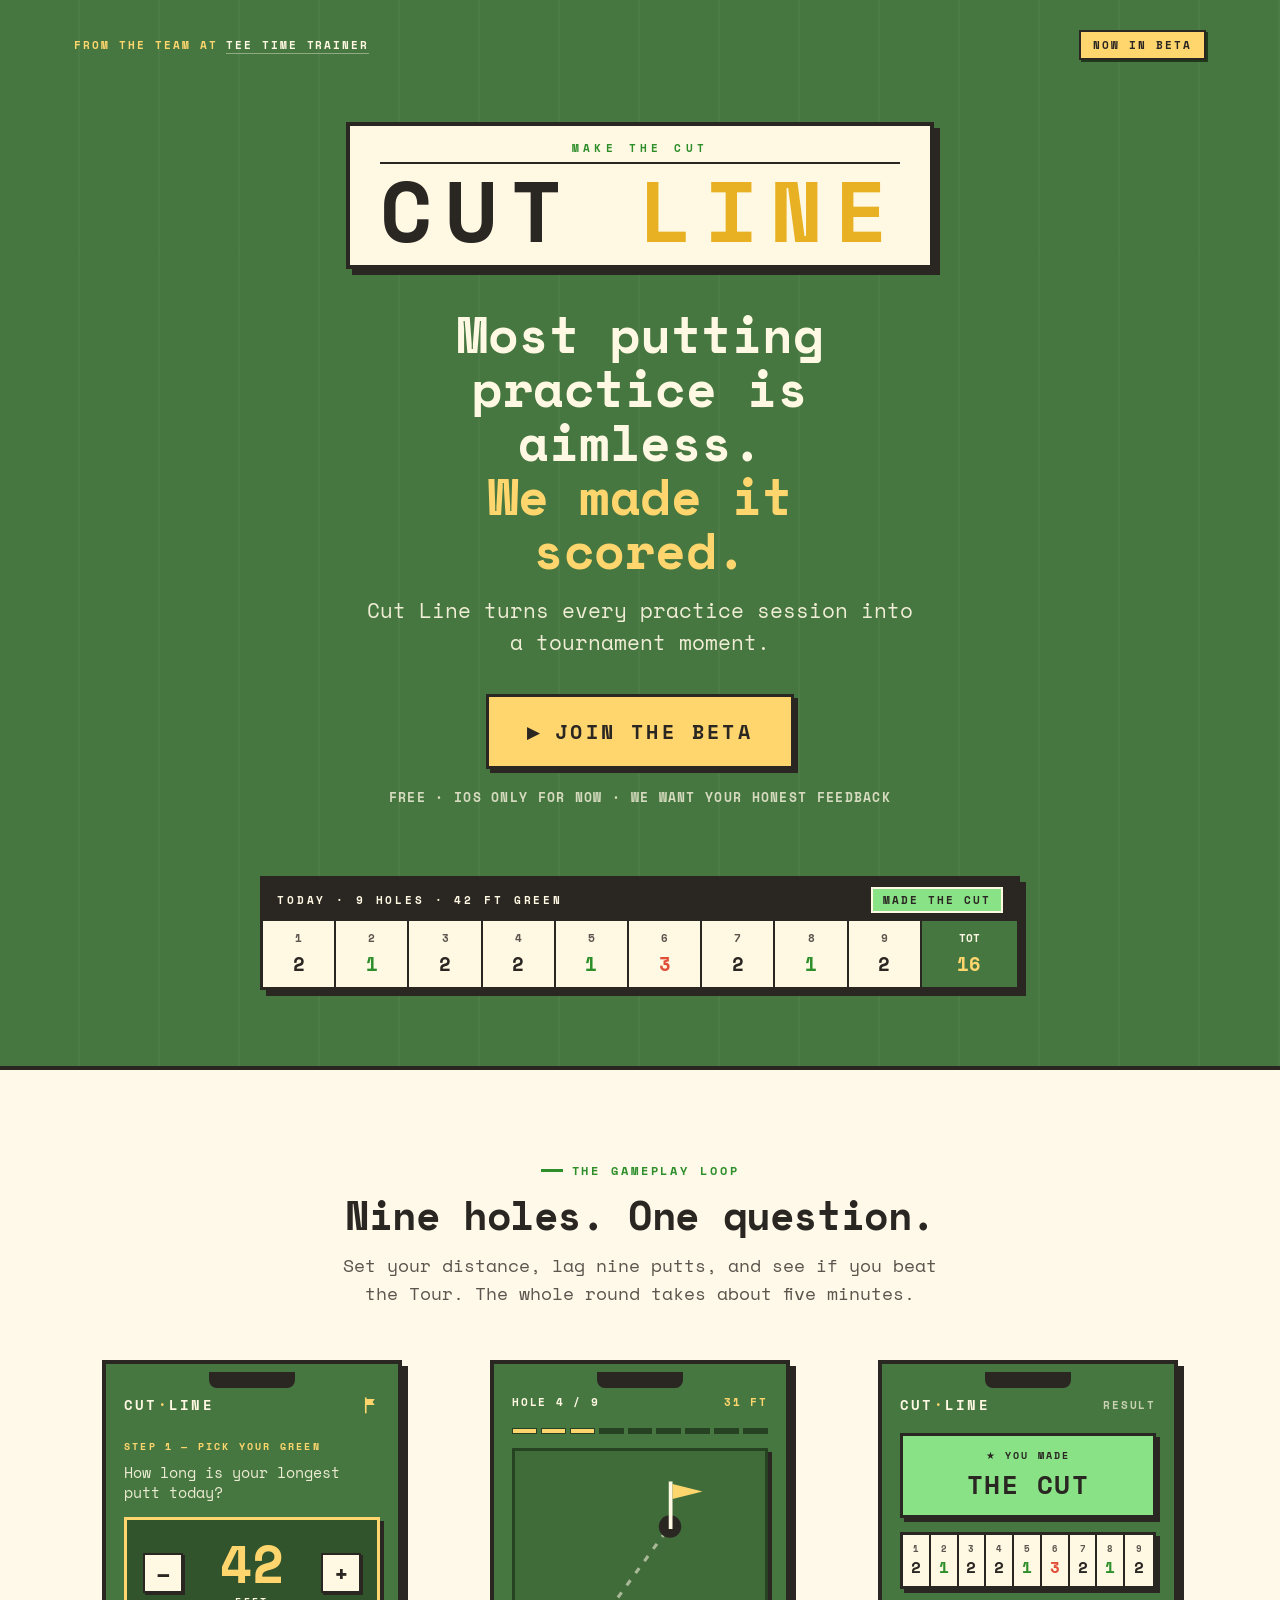
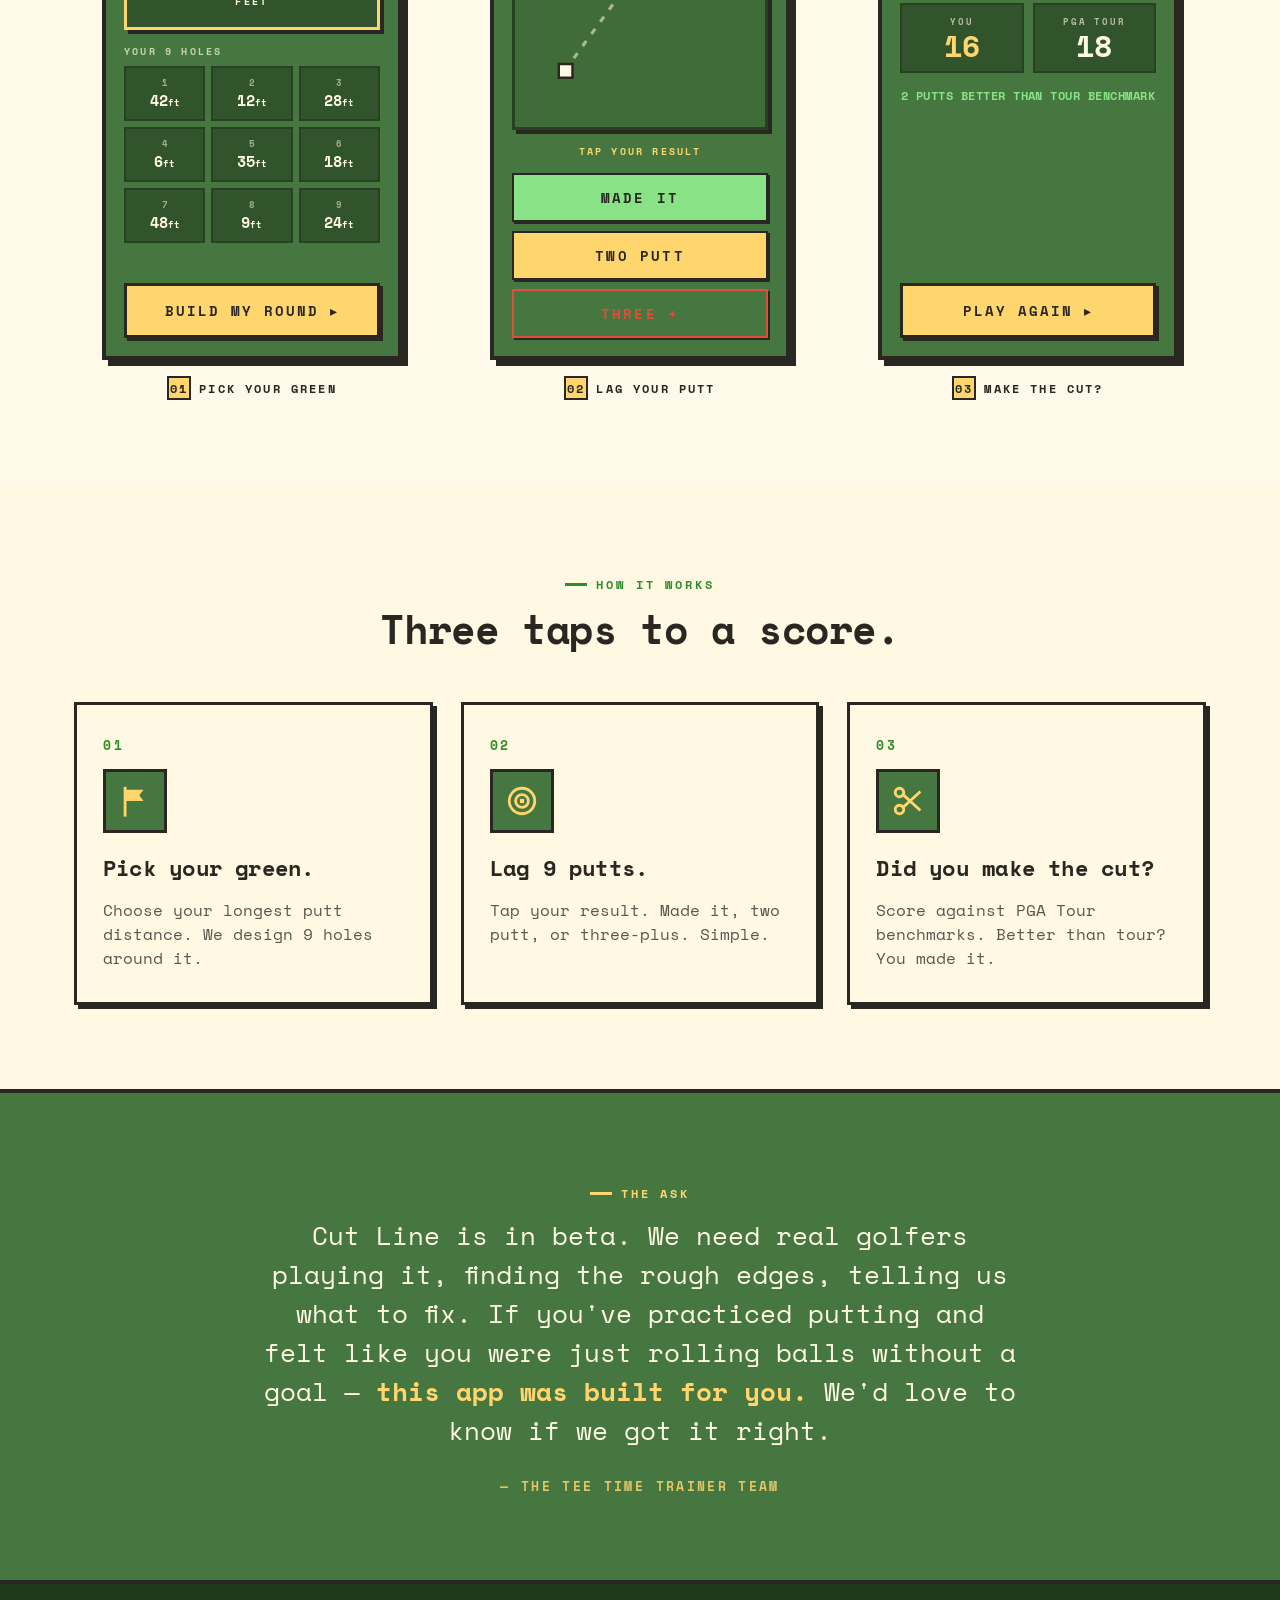
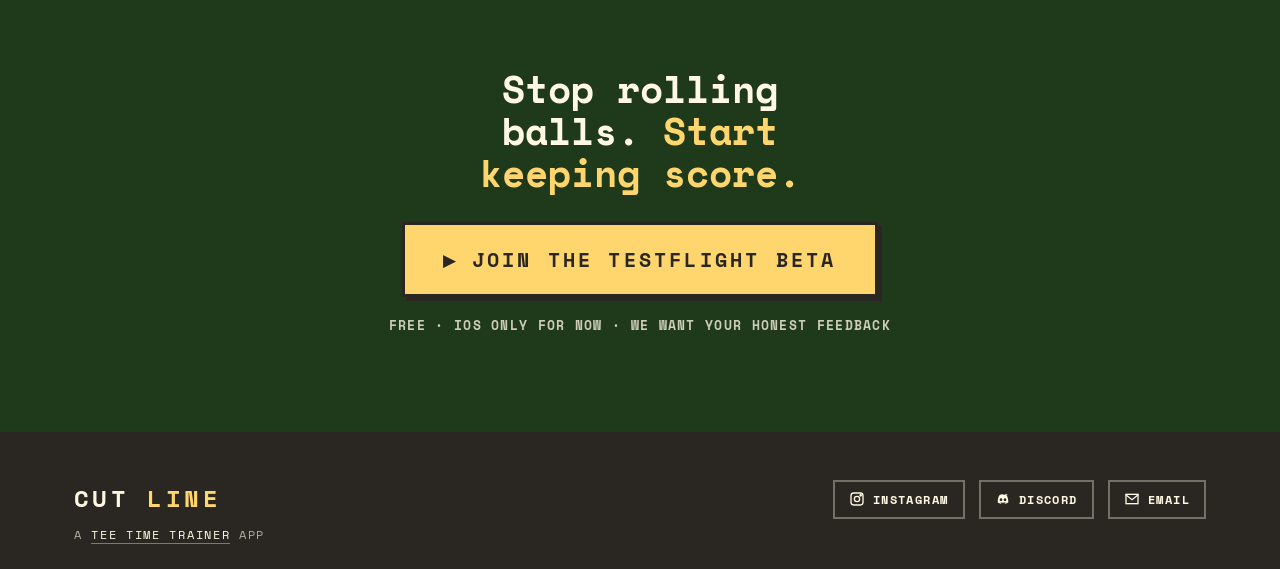
==== index.html @ 58b25601 "feat: Cut Line beta landing page for GitHub Pages Static export of the Cut Line putting-practice lan" ====
<!DOCTYPE html>
<html lang="en">
<head>
  <meta charset="UTF-8" />
  <meta name="viewport" content="width=device-width, initial-scale=1.0" />
  <meta name="robots" content="noindex" />
  <title>Tee Time Trainer — Web</title>
  <meta http-equiv="refresh" content="0; url=./cutline/" />
  <link rel="canonical" href="./cutline/" />
</head>
<body>
  <p>Redirecting to <a href="./cutline/">Cut Line</a>…</p>
</body>
</html>
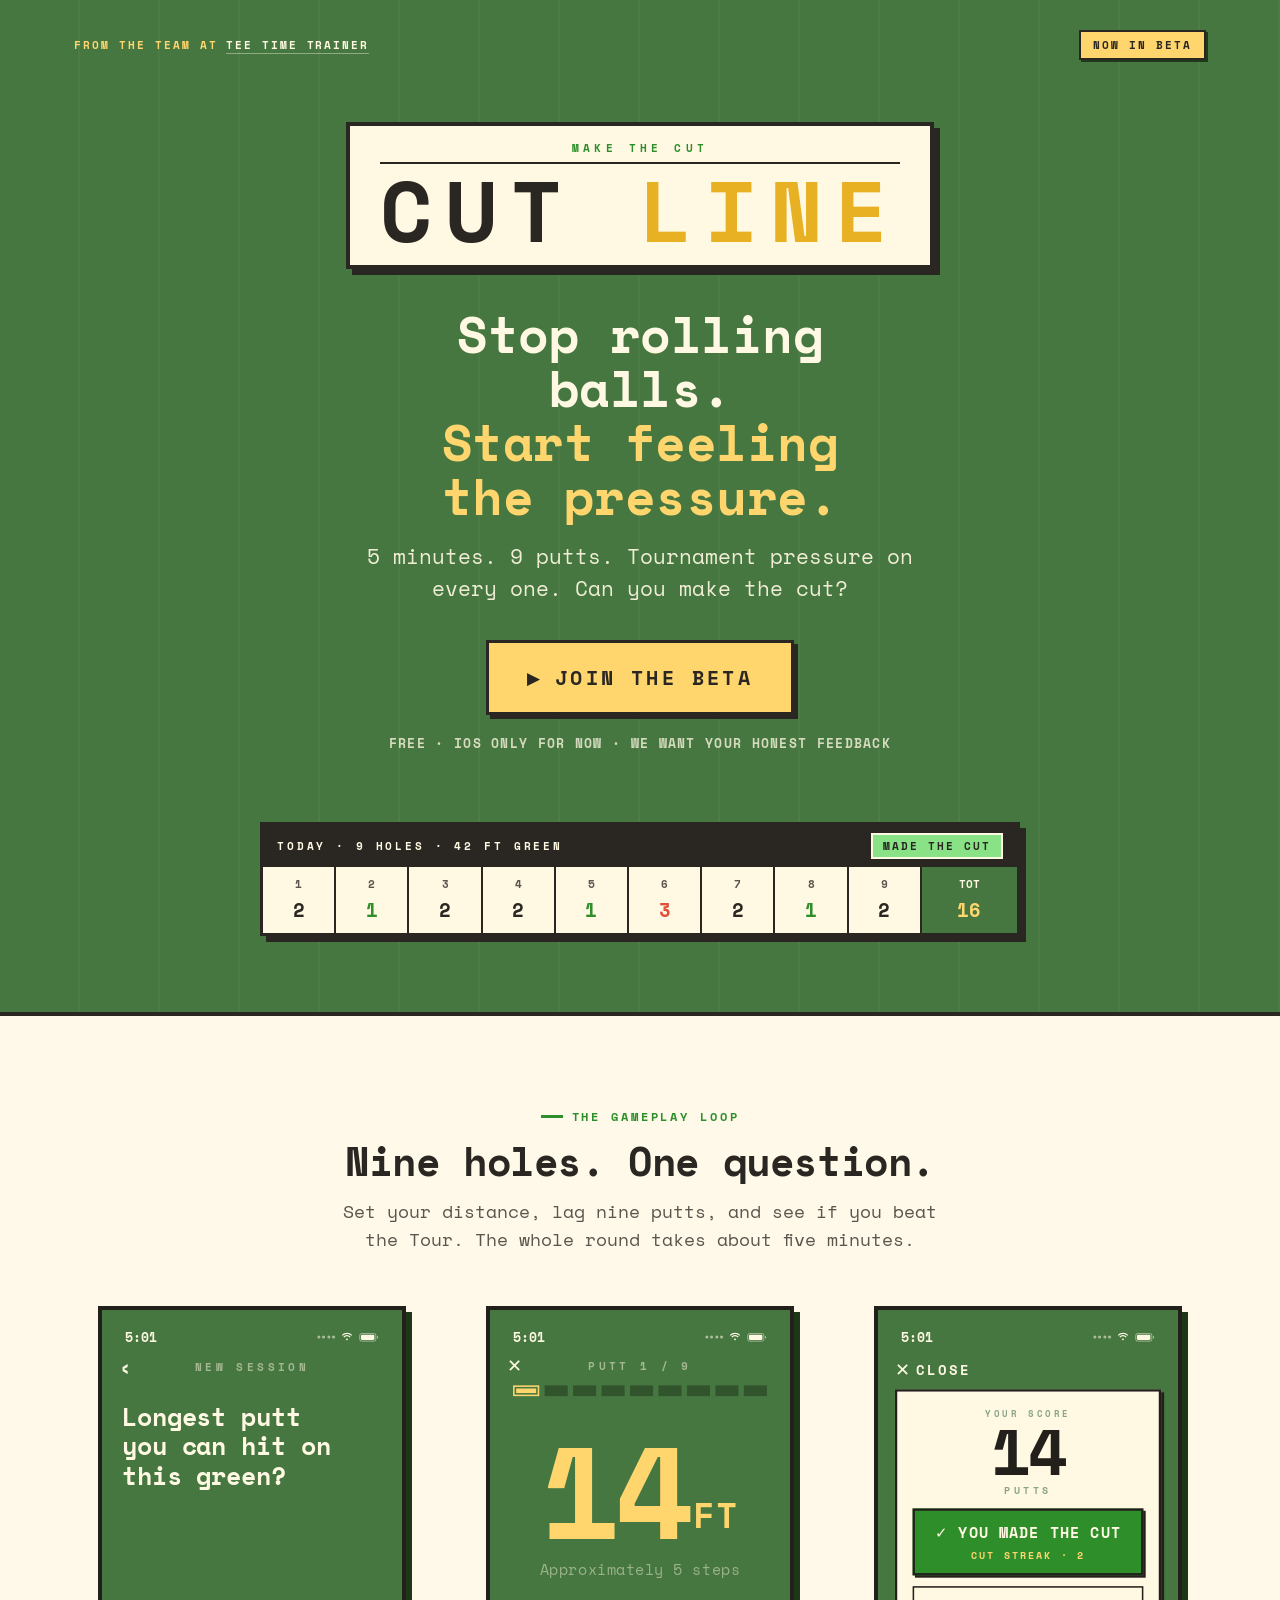
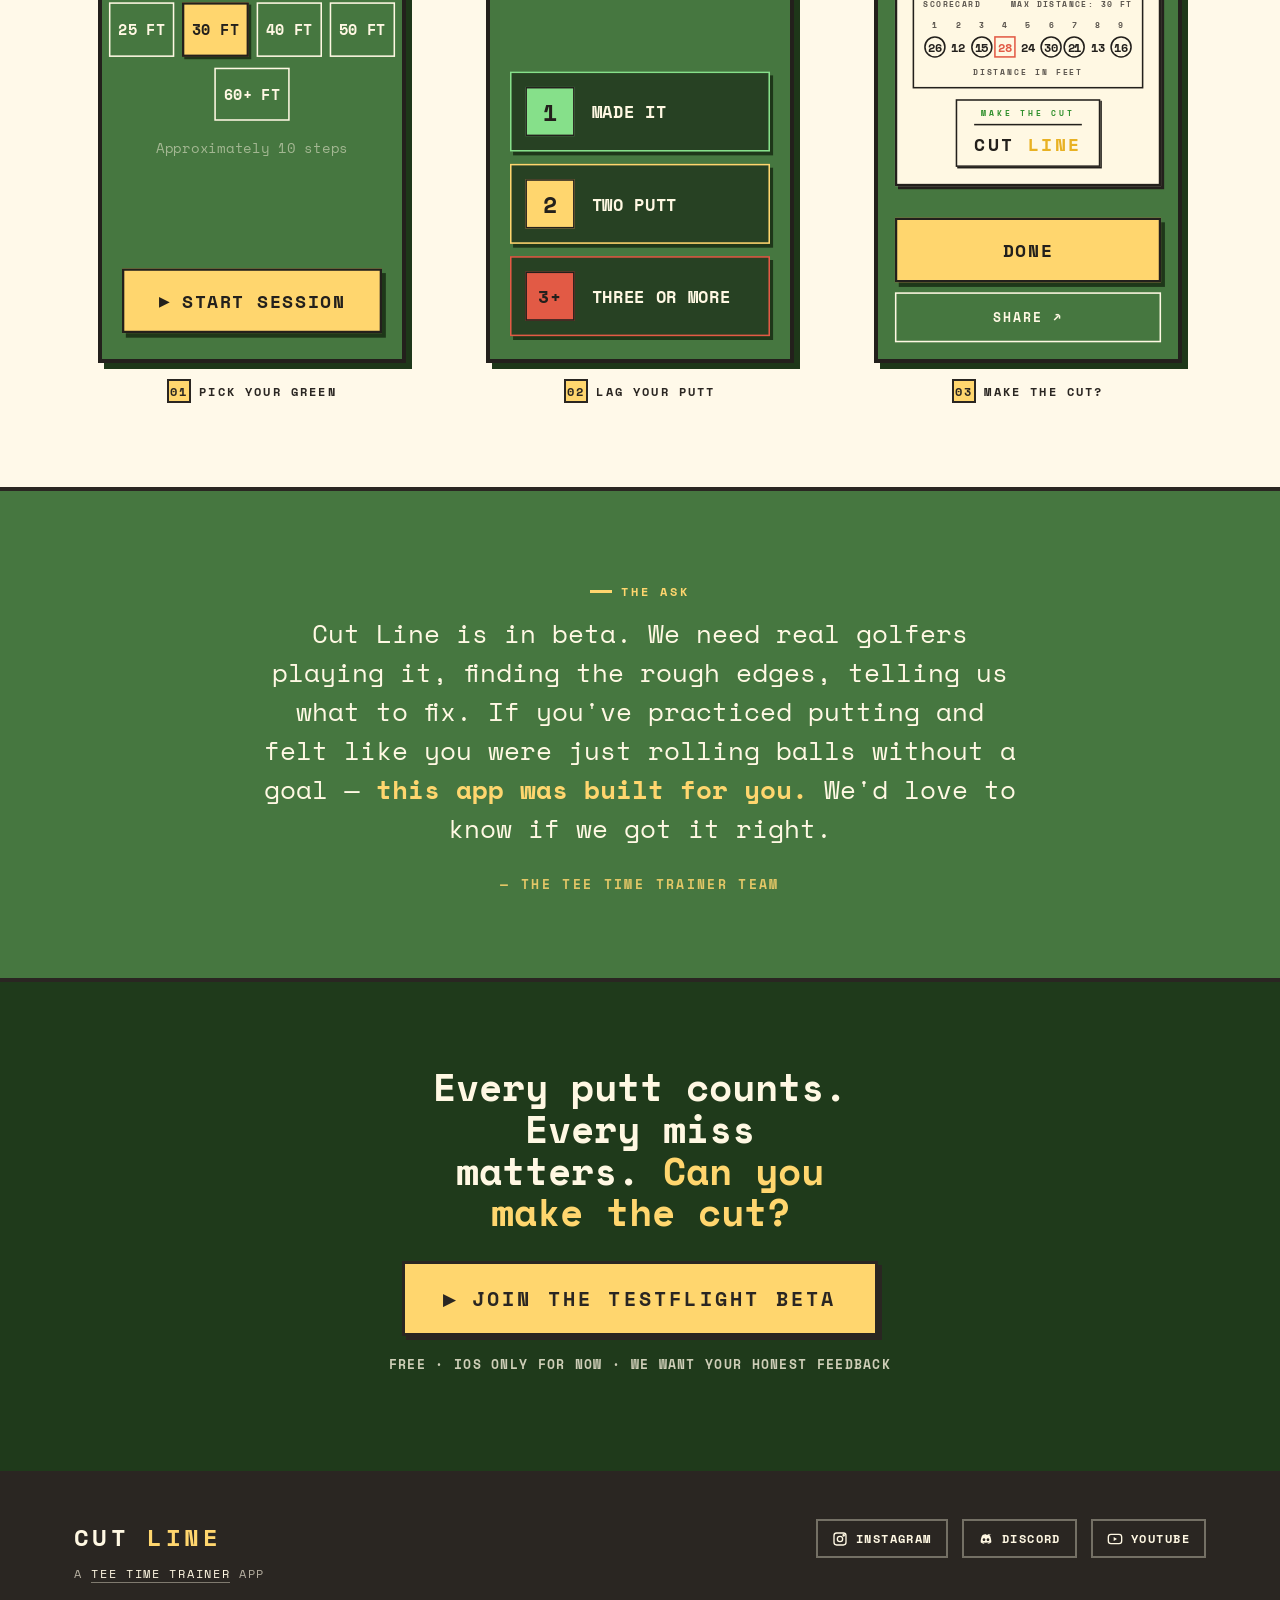
==== commit b6ec8cfd: "feat: SEO + social share image (hero) for WhatsApp/OG Add Open Graph + Twitter Card tags with absolu" ====
--- a/index.html
+++ b/index.html
@@ -4,9 +4,21 @@
   <meta charset="UTF-8" />
   <meta name="viewport" content="width=device-width, initial-scale=1.0" />
   <meta name="robots" content="noindex" />
-  <title>Tee Time Trainer — Web</title>
+  <title>Cut Line — Stop rolling balls. Start feeling the pressure.</title>
   <meta http-equiv="refresh" content="0; url=./cutline/" />
-  <link rel="canonical" href="./cutline/" />
+  <link rel="canonical" href="https://fellipebrito.github.io/ttt-web/cutline/" />
+
+  <!-- Open Graph fallback if the bare URL is shared -->
+  <meta property="og:type" content="website" />
+  <meta property="og:site_name" content="Cut Line" />
+  <meta property="og:title" content="Cut Line — Stop rolling balls. Start feeling the pressure." />
+  <meta property="og:description" content="5 minutes. 9 putts. Tournament pressure on every one. A putting game from the Tee Time Trainer team — now in beta on TestFlight." />
+  <meta property="og:url" content="https://fellipebrito.github.io/ttt-web/cutline/" />
+  <meta property="og:image" content="https://fellipebrito.github.io/ttt-web/cutline/og-cutline.png" />
+  <meta property="og:image:width" content="1200" />
+  <meta property="og:image:height" content="630" />
+  <meta name="twitter:card" content="summary_large_image" />
+  <meta name="twitter:image" content="https://fellipebrito.github.io/ttt-web/cutline/og-cutline.png" />
 </head>
 <body>
   <p>Redirecting to <a href="./cutline/">Cut Line</a>…</p>
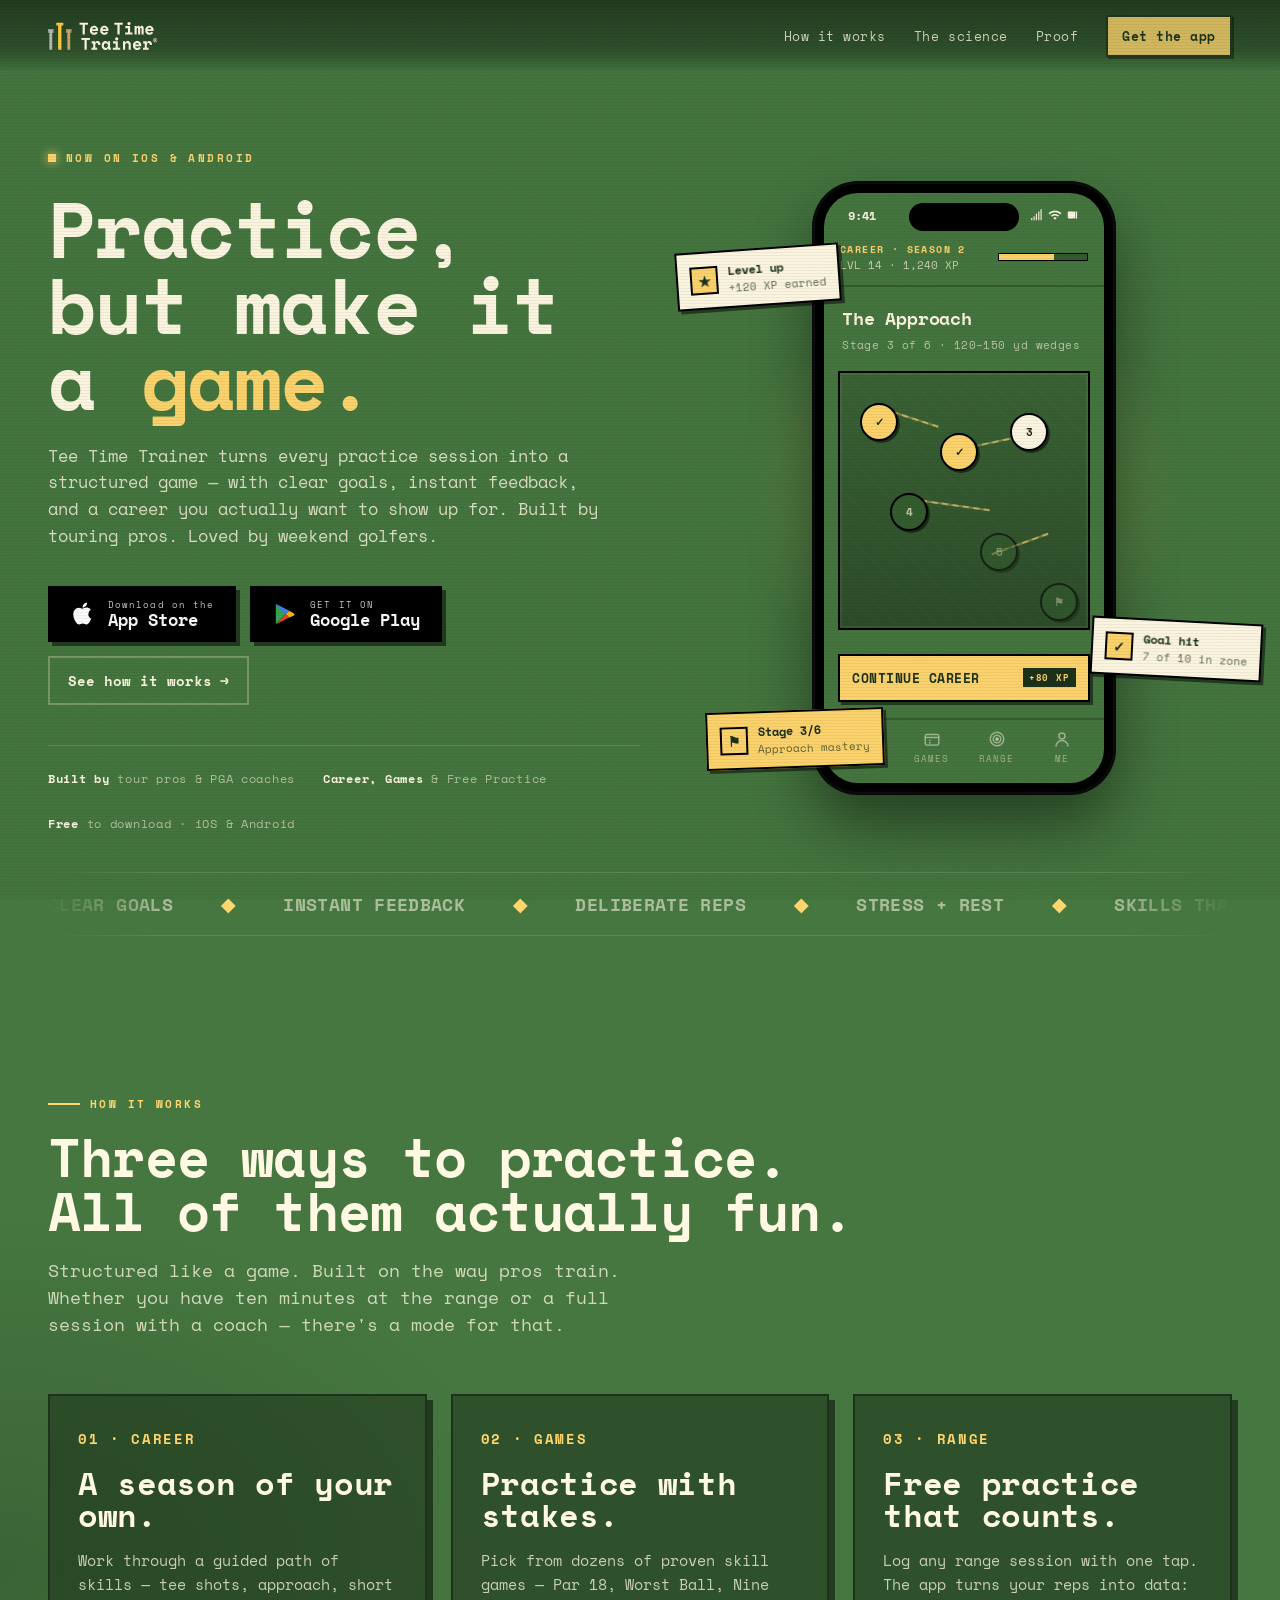
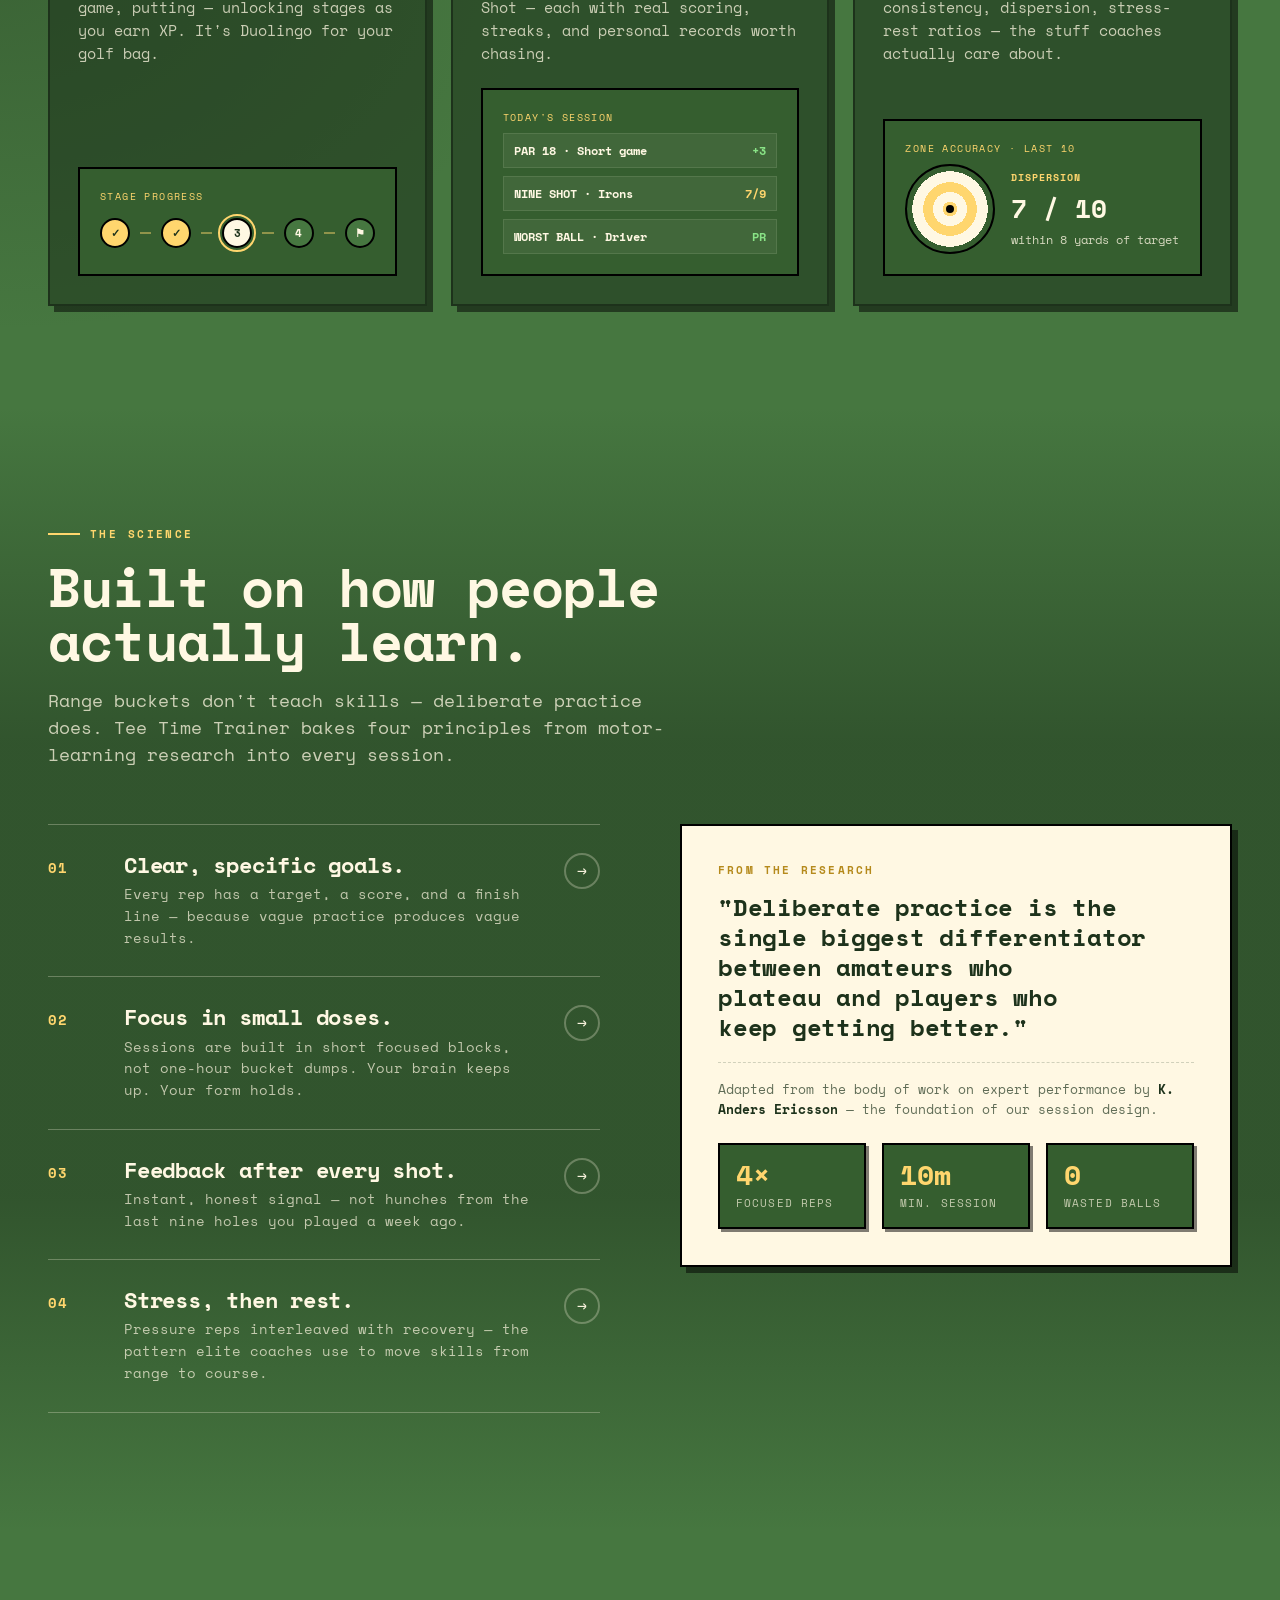
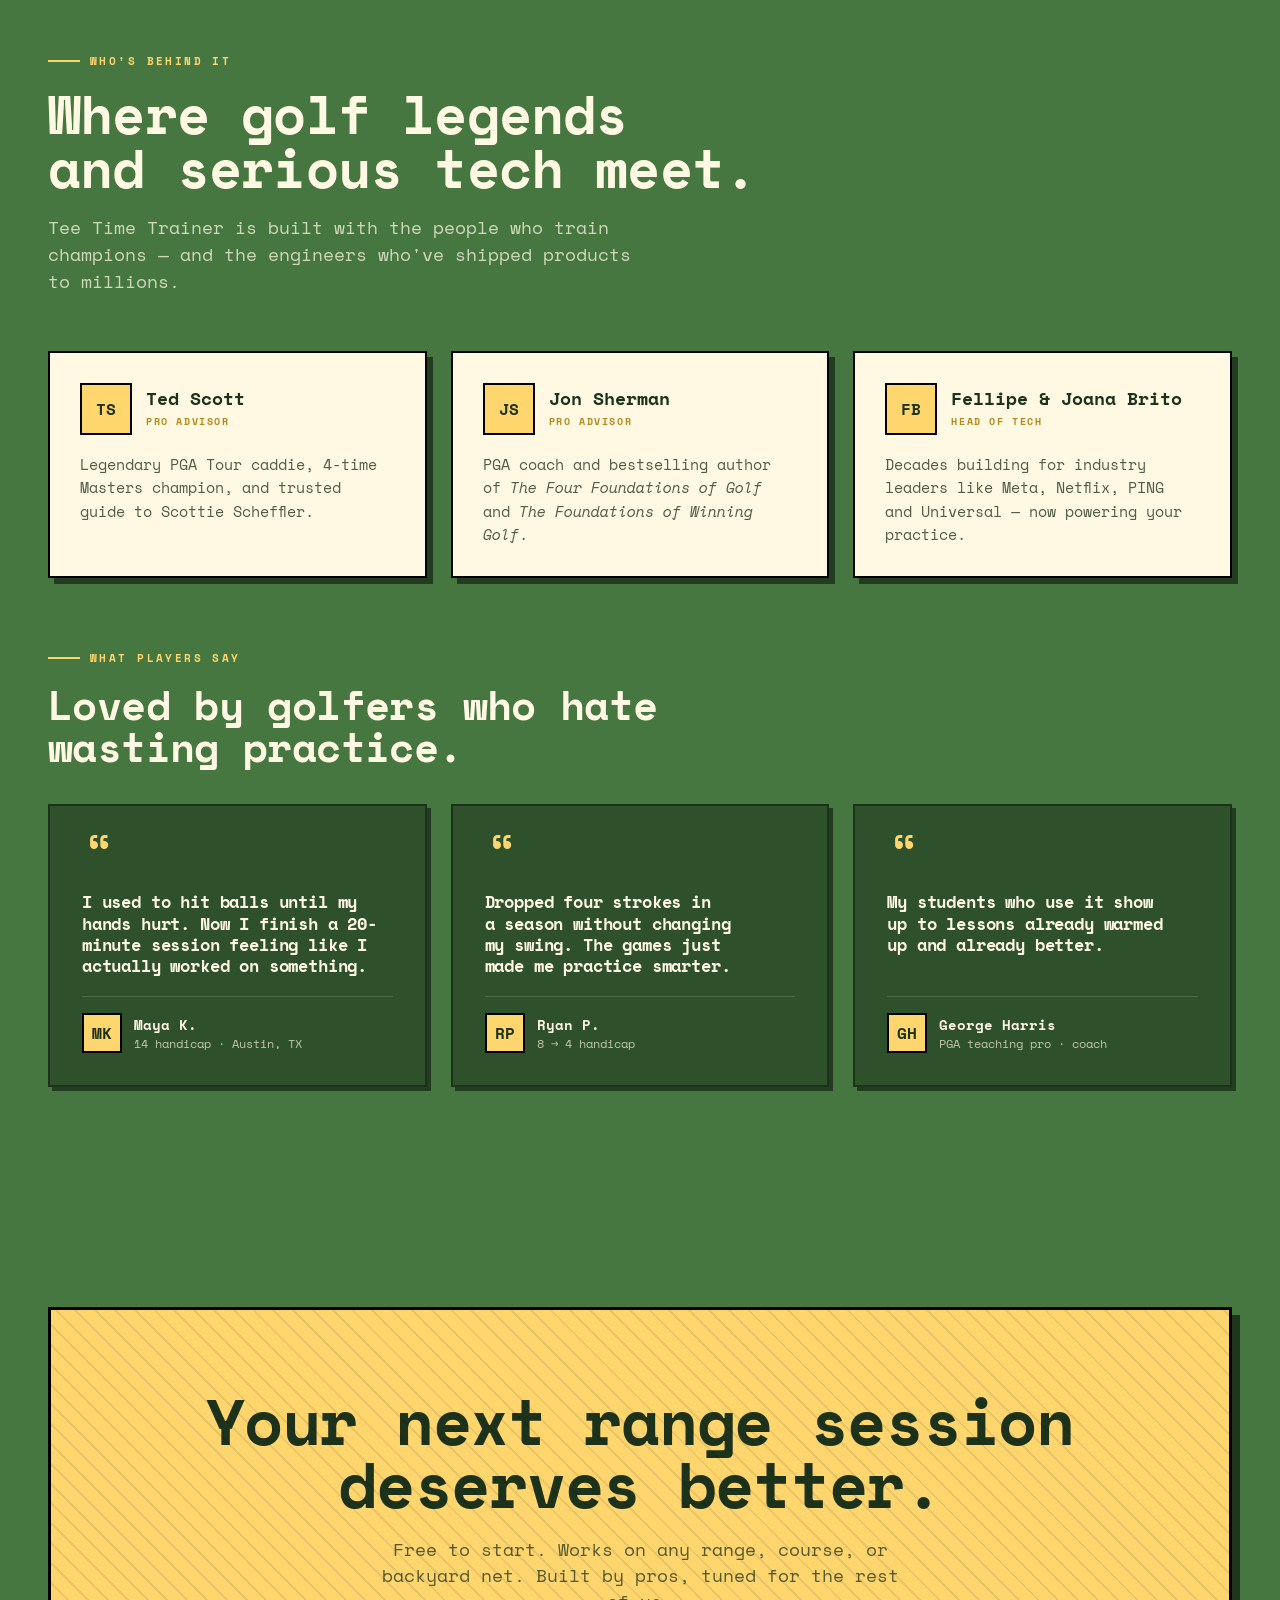
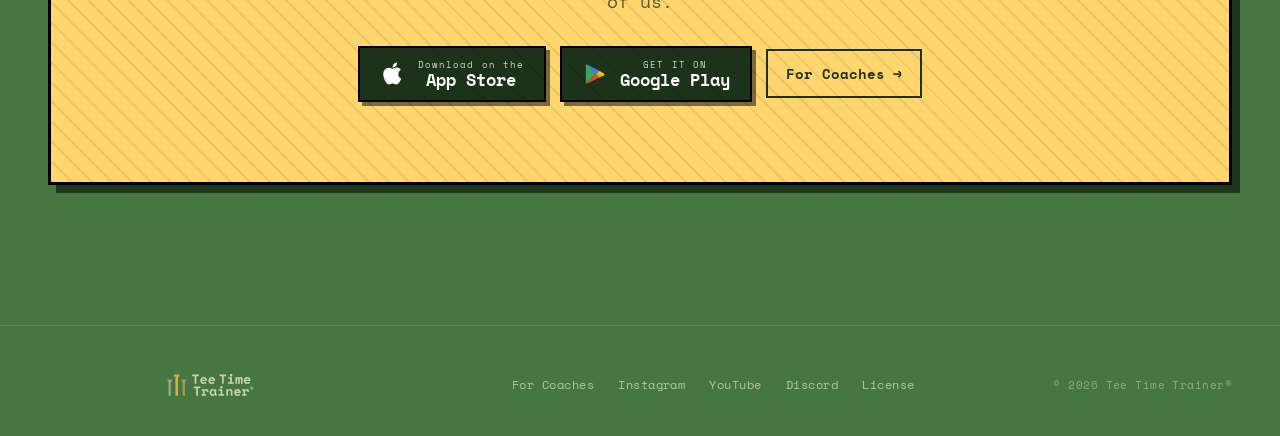
==== commit 9726e1b0: "feat: Tee Time Trainer marketing landing page at root Productionize the design_handoff_landing_page " ====
--- a/index.html
+++ b/index.html
@@ -1,26 +1,1300 @@
-<!DOCTYPE html>
+<!doctype html>
 <html lang="en">
 <head>
-  <meta charset="UTF-8" />
-  <meta name="viewport" content="width=device-width, initial-scale=1.0" />
-  <meta name="robots" content="noindex" />
-  <title>Cut Line — Stop rolling balls. Start feeling the pressure.</title>
-  <meta http-equiv="refresh" content="0; url=./cutline/" />
-  <link rel="canonical" href="https://fellipebrito.github.io/ttt-web/cutline/" />
-
-  <!-- Open Graph fallback if the bare URL is shared -->
-  <meta property="og:type" content="website" />
-  <meta property="og:site_name" content="Cut Line" />
-  <meta property="og:title" content="Cut Line — Stop rolling balls. Start feeling the pressure." />
-  <meta property="og:description" content="5 minutes. 9 putts. Tournament pressure on every one. A putting game from the Tee Time Trainer team — now in beta on TestFlight." />
-  <meta property="og:url" content="https://fellipebrito.github.io/ttt-web/cutline/" />
-  <meta property="og:image" content="https://fellipebrito.github.io/ttt-web/cutline/og-cutline.png" />
-  <meta property="og:image:width" content="1200" />
-  <meta property="og:image:height" content="630" />
-  <meta name="twitter:card" content="summary_large_image" />
-  <meta name="twitter:image" content="https://fellipebrito.github.io/ttt-web/cutline/og-cutline.png" />
+<meta charset="utf-8" />
+<meta name="viewport" content="width=device-width,initial-scale=1" />
+<title>Tee Time Trainer — Practice, but make it a game.</title>
+<meta name="description" content="Tee Time Trainer turns golf practice into a game — Career mode, skill-based games, and free-practice drills with clear goals and instant feedback. Built by tour pros. Free on iOS & Android." />
+<link rel="canonical" href="https://fellipebrito.github.io/ttt-web/" />
+<meta name="theme-color" content="#467740" />
+<link rel="icon" type="image/png" sizes="32x32" href="favicon-32.png" />
+<link rel="icon" type="image/png" sizes="512x512" href="favicon-512.png" />
+<link rel="apple-touch-icon" href="apple-touch-icon.png" />
+<meta property="og:type" content="website" />
+<meta property="og:site_name" content="Tee Time Trainer" />
+<meta property="og:title" content="Tee Time Trainer — Practice, but make it a game." />
+<meta property="og:description" content="Career mode, skill-based games, and free-practice drills with clear goals and instant feedback. Built by tour pros. Free on iOS & Android." />
+<meta property="og:url" content="https://fellipebrito.github.io/ttt-web/" />
+<meta property="og:image" content="https://fellipebrito.github.io/ttt-web/og-ttt.png" />
+<meta property="og:image:width" content="1200" />
+<meta property="og:image:height" content="630" />
+<meta name="twitter:card" content="summary_large_image" />
+<meta name="twitter:image" content="https://fellipebrito.github.io/ttt-web/og-ttt.png" />
+<style id="ttt-tokens">
+/* -------------------------------------------------------------
+   Tee Time Trainer - Colors & Type
+   Design tokens extracted from the app codebase (src/styles/*)
+   and Figma. Use the CSS variables; avoid hardcoded hex.
+   ------------------------------------------------------------- */
+
+/* @import must come before any other rules. Reading surface
+   (Cut Line Golf articles) fonts - designer choice, flagged in README. */
+
+/* Brand font - Space Mono, self-hosted. */
+@font-face {
+  font-family: "Space Mono";
+  font-style: normal;
+  font-weight: 400;
+  font-display: swap;
+  src: url("fonts/SpaceMono_400Regular.ttf") format("truetype");
+}
+@font-face {
+  font-family: "Space Mono";
+  font-style: italic;
+  font-weight: 400;
+  font-display: swap;
+  src: url("fonts/SpaceMono_400Regular_Italic.ttf") format("truetype");
+}
+@font-face {
+  font-family: "Space Mono";
+  font-style: normal;
+  font-weight: 700;
+  font-display: swap;
+  src: url("fonts/SpaceMono_700Bold.ttf") format("truetype");
+}
+@font-face {
+  font-family: "Space Mono";
+  font-style: italic;
+  font-weight: 700;
+  font-display: swap;
+  src: url("fonts/SpaceMono_700Bold_Italic.ttf") format("truetype");
+}
+
+/* Reading surface (Cut Line Golf articles) - not in brand, designer choice, flagged in README. */
+
+:root {
+  /* -- Brand ----------------------------------------------- */
+  --ttt-primary:        #FFD66E;   /* gold - CTAs, highlights, the "T" */
+  --ttt-primary-600:    #E8B123;
+  --ttt-primary-700:    #B58A1C;
+  --ttt-background:     #467740;   /* the felt green - product bg */
+  --ttt-dark-primary:   #32542D;   /* darker green - borders, shadows */
+  --ttt-light:          #FFF8E3;   /* cream - body text on green */
+
+  /* accents used in the 3-T logo */
+  --ttt-t-silver:       #C5C5C5;
+  --ttt-t-gold:         #FFC227;
+  --ttt-t-bronze:       #C49754;
+
+  /* -- Yellows (from src/styles/colors.ts) ----------------- */
+  --ttt-yellow-50:  #FFF9E9;
+  --ttt-yellow-100: #FFECBC;
+  --ttt-yellow-200: #FFE39C;
+  --ttt-yellow-300: #FFD66E;
+  --ttt-yellow-400: #FFCE52;
+  --ttt-yellow-500: #FFC227;
+  --ttt-yellow-600: #E8B123;
+  --ttt-yellow-700: #B58A1C;
+  --ttt-yellow-800: #8C6B15;
+  --ttt-yellow-900: #6B5110;
+
+  /* -- Greens ---------------------------------------------- */
+  --ttt-green-50:  #EDF1EC;
+  --ttt-green-100: #C6D5C4;
+  --ttt-green-200: #AAC0A7;
+  --ttt-green-300: #83A47F;
+  --ttt-green-400: #6B9266;
+  --ttt-green-500: #467740;  /* = background */
+  --ttt-green-600: #406C3A;
+  --ttt-green-700: #32542D;  /* = dark primary */
+  --ttt-green-800: #274123;
+  --ttt-green-900: #1D321B;
+
+  /* -- Beiges / cream scale -------------------------------- */
+  --ttt-beige-50:  #FFFEFC;
+  --ttt-beige-100: #FFFDF6;
+  --ttt-beige-200: #FFFCF2;
+  --ttt-beige-300: #FFFAEC;
+  --ttt-beige-400: #FFF9E9;
+  --ttt-beige-500: #FFF8E3;  /* = light */
+  --ttt-beige-600: #E8E2CF;
+  --ttt-beige-700: #B5B0A1;
+  --ttt-beige-800: #8C887D;
+  --ttt-beige-900: #6B685F;
+
+  /* -- Neutrals -------------------------------------------- */
+  --ttt-neutral-50:  #F2F2F2;
+  --ttt-neutral-100: #D8D8D8;
+  --ttt-neutral-200: #C5C5C5;
+  --ttt-neutral-300: #AAAAAA;  /* = secondary */
+  --ttt-neutral-400: #999999;
+  --ttt-neutral-500: #808080;
+  --ttt-neutral-600: #747474;
+  --ttt-neutral-700: #5B5B5B;
+  --ttt-neutral-800: #464646;
+  --ttt-neutral-900: #363636;
+
+  /* -- Semantic -------------------------------------------- */
+  --ttt-danger:    #EE9989;
+  --ttt-danger-600:#D98B7D;
+  --ttt-warning:   #FBDE9E;
+  --ttt-challenge: #FA9E5B;
+  --ttt-success:   #89E386;  /* lightGreen */
+  --ttt-red:       #F16854;
+
+  /* -- Foregrounds / backgrounds (semantic roles) ---------- */
+  --ttt-bg:       var(--ttt-background);        /* felt green */
+  --ttt-bg-alt:   var(--ttt-green-700);         /* cards on green */
+  --ttt-bg-cream: var(--ttt-beige-500);         /* popups, articles */
+  --ttt-fg:       var(--ttt-light);             /* on green */
+  --ttt-fg-muted: var(--ttt-green-200);         /* on green, softer */
+  --ttt-fg-ink:   var(--ttt-neutral-800);       /* on cream */
+  --ttt-fg-ink-muted: var(--ttt-neutral-600);
+  --ttt-accent:   var(--ttt-primary);           /* gold */
+  --ttt-accent-ink: var(--ttt-neutral-800);     /* text on gold */
+  --ttt-border:   var(--ttt-green-700);         /* pixel borders */
+  --ttt-border-cream: var(--ttt-neutral-800);   /* borders on cream */
+
+  /* -- Type scale - in-app (Space Mono everywhere) --------- */
+  --ttt-font-mono:    "Space Mono", ui-monospace, Menlo, Consolas, monospace;
+  --ttt-font-ui:      "Space Mono", ui-monospace, Menlo, Consolas, monospace;
+  --ttt-font-display: "Space Mono", ui-monospace, Menlo, Consolas, monospace;
+  /* Long-form reading (Cut Line Golf articles). Use a readable serif. */
+  --ttt-font-read:    "IBM Plex Serif", Georgia, "Times New Roman", serif;
+  /* Figma also specs Inter for small meta / spec labels */
+  --ttt-font-sans:    "Inter", system-ui, -apple-system, "Segoe UI", sans-serif;
+
+  /* Scale (from Figma Typography frame + Text component defaults):
+     Title1 44/56 · Title2 32/36 · Title3 24/28
+     Large 19/24 · Regular 17/22 · Small 14/20 · Link 14/18 · Micro 11/16 */
+  --ttt-t-title1:    700 44px/56px var(--ttt-font-display);
+  --ttt-t-title2:    700 32px/36px var(--ttt-font-display);
+  --ttt-t-title3:    700 24px/28px var(--ttt-font-display);
+  --ttt-t-large:     400 19px/24px var(--ttt-font-ui);
+  --ttt-t-large-b:   700 19px/24px var(--ttt-font-ui);
+  --ttt-t-regular:   400 17px/22px var(--ttt-font-ui);
+  --ttt-t-regular-b: 700 17px/22px var(--ttt-font-ui);
+  --ttt-t-small:     400 14px/20px var(--ttt-font-ui);
+  --ttt-t-small-b:   700 14px/20px var(--ttt-font-ui);
+  --ttt-t-link:      700 14px/18px var(--ttt-font-ui);
+  --ttt-t-micro:     700 11px/16px var(--ttt-font-ui);
+
+  /* -- Spacing --------------------------------------------- */
+  --ttt-space-1:  4px;
+  --ttt-space-2:  8px;
+  --ttt-space-3:  12px;
+  --ttt-space-4:  16px;
+  --ttt-space-5:  24px;
+  --ttt-space-6:  32px;
+  --ttt-space-7:  48px;
+  --ttt-space-8:  64px;
+
+  /* -- Radii (pixel-art aesthetic: stay crisp) ------------- */
+  --ttt-radius-0: 0;        /* default for pixel art */
+  --ttt-radius-1: 4px;
+  --ttt-radius-2: 8px;
+  --ttt-radius-3: 12px;     /* cards */
+  --ttt-radius-4: 16px;     /* big cards */
+  --ttt-radius-pill: 999px;
+
+  /* -- Elevation - the "retro 3D drop shadow" --------------
+     The app uses a NON-blurred, hard-edged shadow: offset 4/4, no blur,
+     black @ 50%. It reads like an old arcade button. Use on buttons,
+     popups and feature cards. */
+  --ttt-shadow-hard:   4px 4px 0 rgba(0,0,0,0.5);
+  --ttt-shadow-hard-sm:2px 2px 0 rgba(0,0,0,0.45);
+  --ttt-shadow-hard-lg:6px 6px 0 rgba(0,0,0,0.5);
+  /* Inverse (for dark popups on cream): */
+  --ttt-shadow-hard-dark: 4px 4px 0 var(--ttt-neutral-800);
+
+  /* -- Pixel border widths --------------------------------- */
+  --ttt-border-px-1: 2px;   /* default thin pixel border */
+  --ttt-border-px-2: 3px;
+  --ttt-border-px-3: 4px;   /* chunky */
+
+  /* -- Motion (deliberate, snappy - not bouncy easing) ----- */
+  --ttt-ease:     steps(6, end);          /* arcade-feel for sprites */
+  --ttt-ease-out: cubic-bezier(.2,.8,.2,1);
+  --ttt-dur-1: 120ms;
+  --ttt-dur-2: 200ms;
+  --ttt-dur-3: 320ms;
+}
+
+/* -------------------------------------------------------------
+   Base / resets - opt-in by adding .ttt-base to a container.
+   ------------------------------------------------------------- */
+.ttt-base {
+  font-family: var(--ttt-font-ui);
+  color: var(--ttt-fg);
+  background: var(--ttt-bg);
+  font-synthesis: none;
+  -webkit-font-smoothing: antialiased;
+  text-rendering: optimizeLegibility;
+}
+.ttt-base * { box-sizing: border-box; }
+
+/* Semantic element shortcuts (use as utility classes) */
+.ttt-h1 { font: var(--ttt-t-title1); letter-spacing: -0.01em; }
+.ttt-h2 { font: var(--ttt-t-title2); }
+.ttt-h3 { font: var(--ttt-t-title3); }
+.ttt-large   { font: var(--ttt-t-large); }
+.ttt-large-b { font: var(--ttt-t-large-b); }
+.ttt-body    { font: var(--ttt-t-regular); }
+.ttt-body-b  { font: var(--ttt-t-regular-b); }
+.ttt-small   { font: var(--ttt-t-small); }
+.ttt-small-b { font: var(--ttt-t-small-b); }
+.ttt-link    { font: var(--ttt-t-link); text-decoration: underline; text-underline-offset: 3px; }
+.ttt-micro   { font: var(--ttt-t-micro); letter-spacing: 0.08em; text-transform: uppercase; }
+
+/* Long-form read (articles, docs, Cut Line Golf) */
+.ttt-read {
+  font-family: var(--ttt-font-read);
+  font-size: 18px;
+  line-height: 1.65;
+  color: var(--ttt-fg-ink);
+}
+.ttt-read h1 { font: var(--ttt-t-title1); color: var(--ttt-fg-ink); margin: 0 0 .4em; letter-spacing: -0.01em; }
+.ttt-read h2 { font: var(--ttt-t-title2); color: var(--ttt-fg-ink); margin: 1.6em 0 .3em; }
+.ttt-read h3 { font: var(--ttt-t-title3); color: var(--ttt-fg-ink); margin: 1.4em 0 .2em; }
+.ttt-read p  { margin: 0 0 1em; }
+.ttt-read blockquote {
+  margin: 1.4em 0;
+  padding: 16px 20px;
+  background: var(--ttt-beige-400);
+  border-left: 4px solid var(--ttt-primary);
+  font-style: italic;
+}
+.ttt-read code,
+.ttt-read pre { font-family: var(--ttt-font-mono); font-size: 0.9em; }
+
+</style>
+<style>
+  /* ---- Tweakable defaults ---- */
+  /* The host rewrites this JSON block when the user edits tweaks. */
+  /* (kept in a script tag lower so comment markers are in one place) */
+
+  :root{
+    --bg: var(--ttt-background);
+    --bg-deep: #355E2F;
+    --bg-cream: var(--ttt-beige-500);
+    --ink-on-green: var(--ttt-light);
+    --gold: var(--ttt-primary);
+    --gold-deep: var(--ttt-primary-600);
+    --ink: #1D321B;
+    --line: rgba(255,248,227,0.14);
+    --line-strong: rgba(255,248,227,0.28);
+    --scan-opacity: 0.05;
+    --grain-opacity: 0.06;
+  }
+
+  *{box-sizing:border-box;}
+  html,body{margin:0;padding:0;background:var(--bg);color:var(--ink-on-green);font-family:var(--ttt-font-ui);-webkit-font-smoothing:antialiased;}
+  body{
+    overflow-x:hidden;
+    background:
+      radial-gradient(1200px 700px at 80% -10%, rgba(255,214,110,0.10), transparent 60%),
+      radial-gradient(900px 600px at 0% 30%, rgba(50,84,45,0.55), transparent 60%),
+      var(--bg);
+  }
+  /* Subtle CRT scanlines over the whole page (very soft) */
+  body::before{
+    content:"";position:fixed;inset:0;pointer-events:none;z-index:100;
+    background-image: repeating-linear-gradient(
+      to bottom,
+      rgba(0,0,0,var(--scan-opacity)) 0 1px,
+      transparent 1px 3px
+    );
+    mix-blend-mode:multiply;
+  }
+  /* Film grain */
+  body::after{
+    content:"";position:fixed;inset:0;pointer-events:none;z-index:101;
+    opacity:var(--grain-opacity);
+    background-image:url("data:image/svg+xml;utf8,<svg xmlns='http://www.w3.org/2000/svg' width='160' height='160'><filter id='n'><feTurbulence type='fractalNoise' baseFrequency='0.9' numOctaves='2' stitchTiles='stitch'/><feColorMatrix values='0 0 0 0 0  0 0 0 0 0  0 0 0 0 0  0 0 0 0.6 0'/></filter><rect width='100%' height='100%' filter='url(%23n)'/></svg>");
+  }
+
+  a{color:inherit;text-decoration:none;}
+  button{font-family:inherit;}
+
+  /* ===== Layout ===== */
+  .wrap{max-width:1240px;margin:0 auto;padding:0 28px;}
+  section{position:relative;}
+
+  /* ===== Nav ===== */
+  .nav{
+    position:sticky;top:0;z-index:50;
+    background:linear-gradient(180deg, rgba(29,50,27,0.85), rgba(29,50,27,0.55) 70%, transparent);
+    backdrop-filter:blur(10px);
+    -webkit-backdrop-filter:blur(10px);
+  }
+  .nav-inner{display:flex;align-items:center;justify-content:space-between;height:72px;}
+  .nav-logo{height:28px;width:auto;display:block;}
+  .nav-links{display:flex;gap:28px;align-items:center;}
+  .nav-links a{font-size:13px;letter-spacing:0.04em;opacity:0.8;transition:opacity .2s;}
+  .nav-links a:hover{opacity:1;}
+  .nav-cta{
+    display:inline-flex;align-items:center;gap:8px;
+    background:var(--gold);color:#1D321B;padding:9px 14px;
+    font-weight:700;font-size:13px;letter-spacing:0.02em;
+    border:2px solid #1D321B;
+    box-shadow:var(--ttt-shadow-hard-sm);
+    transition:transform .15s, box-shadow .15s;
+  }
+  .nav-cta:hover{transform:translate(-1px,-1px);box-shadow:3px 3px 0 rgba(0,0,0,.5);}
+  .nav-cta:active{transform:translate(2px,2px);box-shadow:0 0 0 rgba(0,0,0,.5);}
+
+  /* ===== Hero ===== */
+  .hero{padding:72px 0 40px;position:relative;}
+  .hero-grid{
+    display:grid;grid-template-columns:1.05fr 0.95fr;gap:56px;align-items:center;
+  }
+  @media (max-width:900px){
+    .hero-grid{grid-template-columns:1fr;gap:32px;}
+  }
+
+  .eyebrow{
+    display:inline-flex;align-items:center;gap:10px;
+    font-size:11px;letter-spacing:0.22em;text-transform:uppercase;
+    color:var(--gold);font-weight:700;
+    margin-bottom:24px;
+  }
+  .eyebrow .dot{width:8px;height:8px;background:var(--gold);box-shadow:0 0 10px var(--gold);}
+
+  h1.display{
+    font-family:var(--ttt-font-display);
+    font-weight:700;
+    font-size:clamp(44px, 6.2vw, 92px);
+    line-height:0.96;
+    letter-spacing:-0.02em;
+    margin:0 0 24px;
+    color:var(--ttt-light);
+    text-wrap:balance;
+  }
+  h1.display .accent{color:var(--gold);}
+  h1.display .strike{position:relative;display:inline-block;}
+  h1.display .strike::after{
+    content:"";position:absolute;left:-2%;right:-2%;top:54%;height:6px;
+    background:var(--gold);transform:rotate(-2deg);
+  }
+
+  .lede{
+    font-size:clamp(17px, 1.35vw, 21px);
+    line-height:1.55;
+    color:rgba(255,248,227,0.82);
+    max-width:560px;
+    margin:0 0 36px;
+    text-wrap:pretty;
+  }
+
+  .cta-row{display:flex;gap:14px;flex-wrap:wrap;align-items:center;}
+  .btn-app{
+    display:inline-flex;align-items:center;gap:12px;
+    background:#000;color:#fff;padding:12px 20px;
+    border:2px solid #000;
+    box-shadow:var(--ttt-shadow-hard);
+    transition:transform .15s, box-shadow .15s;
+  }
+  .btn-app:hover{transform:translate(-2px,-2px);box-shadow:6px 6px 0 rgba(0,0,0,.5);}
+  .btn-app:active{transform:translate(2px,2px);box-shadow:2px 2px 0 rgba(0,0,0,.5);}
+  .btn-app svg{width:26px;height:26px;}
+  .btn-app .s{display:flex;flex-direction:column;line-height:1;}
+  .btn-app .s .t{font-size:9px;letter-spacing:0.12em;opacity:.8;}
+  .btn-app .s .b{font-size:17px;font-weight:700;margin-top:2px;}
+
+  .btn-ghost{
+    display:inline-flex;align-items:center;gap:8px;
+    padding:12px 18px;font-size:14px;font-weight:700;
+    color:var(--ttt-light);border:2px solid var(--line-strong);
+    transition:border-color .2s;
+  }
+  .btn-ghost:hover{border-color:var(--gold);color:var(--gold);}
+  .btn-ghost .arr{transition:transform .2s;}
+  .btn-ghost:hover .arr{transform:translateX(3px);}
+
+  .proof{
+    margin-top:40px;display:flex;gap:28px;flex-wrap:wrap;
+    padding-top:24px;border-top:1px solid var(--line);
+    font-size:12px;letter-spacing:0.06em;color:rgba(255,248,227,0.6);
+  }
+  .proof b{color:var(--ttt-light);font-weight:700;}
+
+  /* ===== Phone mock (hero right) ===== */
+  .phone-stage{position:relative;display:flex;justify-content:center;align-items:center;min-height:620px;}
+  .phone-stage::before{
+    /* glow puck behind phone */
+    content:"";position:absolute;width:520px;height:520px;border-radius:50%;
+    background:radial-gradient(circle, rgba(255,214,110,0.28), transparent 60%);
+    filter:blur(10px);z-index:0;
+  }
+  .phone{
+    position:relative;z-index:1;
+    width:300px;height:610px;
+    background:#000;border-radius:44px;
+    padding:10px;
+    box-shadow:
+      0 0 0 2px #0a0a0a,
+      0 30px 60px rgba(0,0,0,0.45),
+      inset 0 0 0 1px rgba(255,255,255,0.06);
+  }
+  .phone-screen{
+    position:relative;
+    width:100%;height:100%;
+    background:var(--bg);border-radius:34px;overflow:hidden;
+    display:flex;flex-direction:column;
+  }
+  .notch{
+    position:absolute;top:10px;left:50%;transform:translateX(-50%);
+    width:110px;height:28px;background:#000;border-radius:20px;z-index:3;
+  }
+  .status{
+    display:flex;justify-content:space-between;align-items:center;
+    padding:14px 24px 10px;font-size:12px;font-weight:700;color:var(--ttt-light);
+  }
+  .status .ic{display:flex;gap:4px;align-items:center;}
+  .status svg{width:14px;height:14px;}
+
+  /* App screen: career map */
+  .app-top{
+    padding:8px 16px 12px;display:flex;justify-content:space-between;align-items:center;
+    border-bottom:2px solid var(--bg-deep);
+  }
+  .app-top .level{font-size:10px;letter-spacing:0.14em;color:var(--gold);font-weight:700;}
+  .app-top .xp{font-size:11px;color:rgba(255,248,227,0.7);}
+  .xp-bar{height:8px;width:90px;background:var(--bg-deep);border:1.5px solid #000;position:relative;overflow:hidden;}
+  .xp-bar::after{content:"";position:absolute;inset:0;width:62%;background:var(--gold);}
+
+  .app-title{
+    padding:18px 18px 6px;font-family:var(--ttt-font-display);font-weight:700;
+    font-size:18px;letter-spacing:-0.01em;color:var(--ttt-light);
+  }
+  .app-sub{padding:0 18px 14px;font-size:11px;color:rgba(255,248,227,0.65);letter-spacing:0.04em;}
+
+  .map{
+    position:relative;flex:1;margin:4px 14px 14px;
+    background:
+      linear-gradient(180deg, rgba(50,84,45,0.55), rgba(29,50,27,0.6)),
+      repeating-linear-gradient(45deg, rgba(255,248,227,0.03) 0 2px, transparent 2px 14px);
+    border:2px solid #000;
+    box-shadow:inset 0 0 0 2px rgba(255,248,227,0.06);
+    padding:14px;
+    overflow:hidden;
+  }
+  .node{
+    position:absolute;width:38px;height:38px;border-radius:50%;
+    background:var(--bg-deep);border:2px solid #000;
+    display:flex;align-items:center;justify-content:center;
+    font-size:11px;font-weight:700;color:rgba(255,248,227,0.7);
+    box-shadow:2px 2px 0 rgba(0,0,0,.5);
+  }
+  .node.done{background:var(--gold);color:#1D321B;}
+  .node.now{background:var(--ttt-light);color:#1D321B;animation:pulse 1.6s infinite;}
+  .node.locked{opacity:0.55;}
+  @keyframes pulse{
+    0%,100%{box-shadow:2px 2px 0 rgba(0,0,0,.5), 0 0 0 0 rgba(255,214,110,0.7);}
+    50%{box-shadow:2px 2px 0 rgba(0,0,0,.5), 0 0 0 10px rgba(255,214,110,0);}
+  }
+  .trail{
+    position:absolute;background:rgba(255,214,110,0.35);
+    border-top:2px dashed rgba(255,214,110,0.55);
+    height:0;
+  }
+
+  .app-cta{
+    margin:10px 14px 16px;padding:12px;
+    background:var(--gold);color:#1D321B;
+    border:2px solid #000;box-shadow:3px 3px 0 rgba(0,0,0,.5);
+    font-weight:700;font-size:13px;letter-spacing:0.04em;
+    display:flex;align-items:center;justify-content:space-between;
+  }
+  .app-cta .tag{
+    background:#1D321B;color:var(--gold);font-size:9px;padding:3px 6px;letter-spacing:0.1em;
+  }
+
+  .tabbar{
+    display:grid;grid-template-columns:repeat(4,1fr);gap:4px;
+    padding:10px 12px 18px;border-top:2px solid var(--bg-deep);
+  }
+  .tab{
+    display:flex;flex-direction:column;align-items:center;gap:4px;
+    font-size:9px;letter-spacing:0.1em;color:rgba(255,248,227,0.5);
+  }
+  .tab.active{color:var(--gold);}
+  .tab svg{width:18px;height:18px;}
+
+  /* little floating chips around phone */
+  .chip{
+    position:absolute;z-index:2;
+    background:var(--ttt-light);color:#1D321B;
+    border:2px solid #000;box-shadow:3px 3px 0 rgba(0,0,0,.5);
+    padding:10px 12px;display:flex;align-items:center;gap:10px;
+    font-weight:700;font-size:12px;
+  }
+  .chip .i{
+    width:28px;height:28px;background:var(--gold);display:flex;align-items:center;justify-content:center;
+    border:2px solid #000;font-size:14px;
+  }
+  .chip-a{top:70px;left:-20px;transform:rotate(-4deg);}
+  .chip-b{bottom:120px;right:-30px;transform:rotate(3deg);}
+  .chip-c{bottom:30px;left:10px;transform:rotate(-2deg);background:var(--gold);color:#1D321B;}
+
+  @media (max-width:900px){
+    .phone-stage{min-height:560px;}
+    .chip-a{left:0;}
+    .chip-b{right:0;}
+  }
+
+  /* ===== Marquee strip ===== */
+  .strip{
+    margin-top:40px;border-top:1px solid var(--line);border-bottom:1px solid var(--line);
+    padding:18px 0;overflow:hidden;position:relative;
+    -webkit-mask-image:linear-gradient(90deg, transparent, #000 10%, #000 90%, transparent);
+            mask-image:linear-gradient(90deg, transparent, #000 10%, #000 90%, transparent);
+  }
+  .strip-track{display:flex;gap:48px;white-space:nowrap;animation:slide 40s linear infinite;}
+  .strip-item{font-family:var(--ttt-font-display);font-weight:700;font-size:18px;letter-spacing:0.02em;color:rgba(255,248,227,0.55);}
+  .strip-item .dot{color:var(--gold);margin-left:48px;}
+  @keyframes slide{from{transform:translateX(0);}to{transform:translateX(-50%);}}
+
+  /* ===== Section chrome ===== */
+  .section-head{max-width:820px;margin:0 0 56px;}
+  .section-eyebrow{
+    font-size:11px;letter-spacing:0.22em;text-transform:uppercase;color:var(--gold);
+    font-weight:700;margin-bottom:18px;display:flex;align-items:center;gap:10px;
+  }
+  .section-eyebrow::before{
+    content:"";width:32px;height:2px;background:var(--gold);
+  }
+  h2.section-title{
+    font-family:var(--ttt-font-display);font-weight:700;
+    font-size:clamp(36px, 4.2vw, 60px);
+    line-height:1.02;letter-spacing:-0.015em;
+    margin:0 0 18px;color:var(--ttt-light);
+    text-wrap:balance;
+  }
+  .section-kicker{font-size:18px;line-height:1.5;color:rgba(255,248,227,0.75);max-width:620px;text-wrap:pretty;}
+
+  /* ===== How it works ===== */
+  .how{padding:120px 0 100px;}
+  .modes{display:grid;grid-template-columns:repeat(3,1fr);gap:24px;}
+  @media (max-width:900px){.modes{grid-template-columns:1fr;}}
+
+  .mode{
+    position:relative;
+    background:rgba(29,50,27,0.55);
+    border:2px solid #1D321B;
+    box-shadow:var(--ttt-shadow-hard-lg);
+    padding:32px 28px 28px;
+    display:flex;flex-direction:column;gap:18px;
+    min-height:480px;
+    overflow:hidden;
+    transition:transform .25s ease, box-shadow .25s ease;
+  }
+  .mode:hover{transform:translate(-2px,-2px);box-shadow:8px 8px 0 rgba(0,0,0,.5);}
+  .mode .num{
+    font-family:var(--ttt-font-display);font-weight:700;font-size:14px;
+    color:var(--gold);letter-spacing:0.12em;
+  }
+  .mode h3{
+    font-family:var(--ttt-font-display);font-weight:700;
+    font-size:32px;line-height:1;letter-spacing:-0.01em;margin:0;color:var(--ttt-light);
+  }
+  .mode p{font-size:15px;line-height:1.55;color:rgba(255,248,227,0.75);margin:0;flex:1;}
+  .mode .feature{
+    margin-top:4px;padding:20px;
+    background:var(--bg-deep);border:2px solid #000;
+    font-family:var(--ttt-font-mono);
+    position:relative;overflow:hidden;
+  }
+  .mode .feature .label{font-size:10px;letter-spacing:0.14em;color:var(--gold);margin-bottom:8px;}
+
+  /* Mode A visual: career trail */
+  .trail-viz{display:flex;align-items:center;gap:10px;padding:6px 0;}
+  .trail-viz .n{
+    width:30px;height:30px;border-radius:50%;background:var(--bg);border:2px solid #000;
+    display:flex;align-items:center;justify-content:center;font-size:11px;font-weight:700;color:var(--ttt-light);
+    flex-shrink:0;
+  }
+  .trail-viz .n.d{background:var(--gold);color:#1D321B;}
+  .trail-viz .n.now{background:var(--ttt-light);color:#1D321B;outline:2px solid var(--gold);outline-offset:2px;}
+  .trail-viz .ln{flex:1;height:2px;border-top:2px dashed rgba(255,214,110,0.45);background:transparent;}
+
+  /* Mode B visual: game chips */
+  .game-list{display:flex;flex-direction:column;gap:8px;}
+  .game-row{
+    display:flex;justify-content:space-between;align-items:center;
+    padding:8px 10px;background:rgba(255,248,227,0.06);border:1px solid rgba(255,248,227,0.1);
+    font-size:12px;
+  }
+  .game-row .name{color:var(--ttt-light);font-weight:700;}
+  .game-row .score{color:var(--gold);font-weight:700;}
+  .game-row .score.gain{color:var(--ttt-success);}
+
+  /* Mode C visual: target */
+  .target-viz{display:flex;align-items:center;gap:16px;}
+  .bulls{
+    width:90px;height:90px;border-radius:50%;
+    background:
+      radial-gradient(circle, var(--gold) 0 12%, var(--ttt-light) 12% 28%, var(--gold) 28% 44%, var(--ttt-light) 44% 62%, var(--bg-deep) 62% 100%);
+    border:2px solid #000;flex-shrink:0;position:relative;
+  }
+  .bulls::after{content:"";position:absolute;left:50%;top:50%;width:8px;height:8px;background:#000;border-radius:50%;transform:translate(-50%,-50%);}
+  .target-meta{display:flex;flex-direction:column;gap:4px;font-size:12px;color:rgba(255,248,227,0.8);}
+  .target-meta .big{font-size:26px;font-family:var(--ttt-font-display);color:var(--ttt-light);font-weight:700;}
+  .target-meta .tag{color:var(--gold);font-weight:700;letter-spacing:0.1em;font-size:10px;}
+
+  /* ===== Why it works (science) ===== */
+  .why{padding:120px 0; background:
+    linear-gradient(180deg, transparent, rgba(29,50,27,0.5) 30%, rgba(29,50,27,0.5) 70%, transparent);
+  }
+  .why-grid{display:grid;grid-template-columns:1fr 1fr;gap:80px;align-items:start;}
+  @media (max-width:900px){.why-grid{grid-template-columns:1fr;gap:40px;}}
+
+  .principles{display:flex;flex-direction:column;gap:0;border-top:1px solid var(--line-strong);}
+  .principle{
+    padding:28px 0;border-bottom:1px solid var(--line-strong);
+    display:grid;grid-template-columns:56px 1fr auto;gap:20px;align-items:start;
+    cursor:pointer;
+  }
+  .principle .p-num{
+    font-family:var(--ttt-font-display);font-weight:700;font-size:14px;color:var(--gold);
+    letter-spacing:0.1em;padding-top:4px;
+  }
+  .principle .p-body h4{
+    font-family:var(--ttt-font-display);font-weight:700;font-size:22px;letter-spacing:-0.01em;
+    margin:0 0 6px;color:var(--ttt-light);line-height:1.1;
+  }
+  .principle .p-body p{font-size:14px;line-height:1.55;color:rgba(255,248,227,0.7);margin:0;max-width:440px;}
+  .principle .p-arrow{
+    width:36px;height:36px;border:2px solid var(--line-strong);border-radius:50%;
+    display:flex;align-items:center;justify-content:center;transition:all .2s;flex-shrink:0;
+  }
+  .principle:hover .p-arrow{background:var(--gold);border-color:var(--gold);color:#1D321B;}
+
+  .why-side{
+    position:sticky;top:100px;
+    background:var(--bg-cream);color:var(--ink);
+    border:2px solid #000;box-shadow:var(--ttt-shadow-hard-lg);
+    padding:36px;
+  }
+  .why-side .tag{font-size:11px;letter-spacing:0.2em;color:var(--ttt-primary-700);text-transform:uppercase;font-weight:700;margin-bottom:14px;}
+  .why-side blockquote{
+    font-family:var(--ttt-font-display);font-weight:700;
+    font-size:24px;line-height:1.25;letter-spacing:-0.01em;
+    color:var(--ink);margin:0 0 20px;text-wrap:balance;
+  }
+  .why-side .cite{font-size:13px;color:rgba(29,50,27,0.7);border-top:1px dashed rgba(29,50,27,0.2);padding-top:16px;}
+  .why-side .cite b{color:var(--ink);}
+
+  .stat-row{display:grid;grid-template-columns:repeat(3,1fr);gap:16px;margin-top:24px;}
+  .stat{padding:16px;background:var(--bg-deep);border:2px solid #000;box-shadow:3px 3px 0 rgba(0,0,0,.5);}
+  .stat .v{font-family:var(--ttt-font-display);font-weight:700;font-size:28px;color:var(--gold);line-height:1;}
+  .stat .k{font-size:11px;letter-spacing:0.1em;text-transform:uppercase;color:rgba(255,248,227,0.7);margin-top:6px;}
+
+  /* ===== Testimonials ===== */
+  .testi{padding:120px 0 100px;}
+  .testi-grid{display:grid;grid-template-columns:repeat(12,1fr);gap:24px;}
+  .t-card{
+    background:rgba(29,50,27,0.55);
+    border:2px solid #1D321B;
+    box-shadow:var(--ttt-shadow-hard);
+    padding:32px;display:flex;flex-direction:column;gap:20px;
+  }
+  .t-card.big{grid-column:span 7;min-height:340px;}
+  .t-card.med{grid-column:span 5;min-height:340px;background:var(--bg-cream);color:var(--ink);border-color:#000;}
+  .t-card.sm{grid-column:span 4;}
+  @media (max-width:900px){
+    .t-card.big,.t-card.med,.t-card.sm{grid-column:span 12;min-height:auto;}
+  }
+  .t-card blockquote{
+    margin:0;font-family:var(--ttt-font-display);font-weight:700;
+    font-size:24px;line-height:1.25;letter-spacing:-0.01em;
+    text-wrap:balance;flex:1;
+  }
+  .t-card.big blockquote{font-size:28px;}
+  .t-card.sm blockquote{font-size:17px;}
+  .t-card .who{
+    display:flex;align-items:center;gap:12px;padding-top:16px;
+    border-top:1px solid currentColor;
+    border-color:rgba(255,248,227,0.15);
+  }
+  .t-card.med .who{border-color:rgba(29,50,27,0.15);}
+  .t-card .avatar{
+    width:40px;height:40px;border:2px solid #000;background:var(--gold);
+    display:flex;align-items:center;justify-content:center;
+    font-family:var(--ttt-font-display);font-weight:700;color:#1D321B;
+  }
+  .t-card .who .name{font-weight:700;font-size:14px;}
+  .t-card .who .role{font-size:12px;opacity:0.7;}
+  .t-card .quote-mark{
+    font-family:var(--ttt-font-display);font-size:56px;line-height:0.6;color:var(--gold);
+  }
+  .t-card.med .quote-mark{color:var(--ttt-primary-600);}
+
+  /* Advisor credential cards (real bios, not quotes) */
+  .advisors{display:grid;grid-template-columns:repeat(3,1fr);gap:24px;margin-bottom:72px;}
+  @media (max-width:900px){.advisors{grid-template-columns:1fr;}}
+  .adv-card{
+    background:var(--bg-cream);color:var(--ink);
+    border:2px solid #000;box-shadow:var(--ttt-shadow-hard-lg);
+    padding:30px;display:flex;flex-direction:column;gap:18px;
+    transition:transform .25s ease, box-shadow .25s ease;
+  }
+  .adv-card:hover{transform:translate(-2px,-2px);box-shadow:8px 8px 0 rgba(0,0,0,.5);}
+  .adv-card .adv-top{display:flex;align-items:center;gap:14px;}
+  .adv-card .avatar{
+    width:52px;height:52px;border:2px solid #000;background:var(--gold);
+    display:flex;align-items:center;justify-content:center;
+    font-family:var(--ttt-font-display);font-weight:700;font-size:16px;color:#1D321B;flex-shrink:0;
+  }
+  .adv-card .name{font-family:var(--ttt-font-display);font-weight:700;font-size:18px;color:var(--ink);line-height:1.1;}
+  .adv-card .tag{font-size:10px;letter-spacing:0.16em;text-transform:uppercase;color:var(--ttt-primary-700);font-weight:700;margin-top:5px;}
+  .adv-card p{font-size:15px;line-height:1.55;color:rgba(29,50,27,0.78);margin:0;}
+  .adv-card p em{font-style:italic;}
+  .sub-head{margin:0 0 36px;}
+
+  /* ===== Final CTA ===== */
+  .final{padding:120px 0 140px;text-align:center;}
+  .final-inner{
+    background:var(--gold);color:#1D321B;border:3px solid #000;
+    box-shadow:8px 8px 0 rgba(0,0,0,.55);
+    padding:80px 40px;position:relative;overflow:hidden;
+  }
+  .final-inner::before{
+    content:"";position:absolute;inset:0;pointer-events:none;opacity:0.08;
+    background-image:repeating-linear-gradient(45deg, #000 0 2px, transparent 2px 14px);
+  }
+  .final h2{
+    font-family:var(--ttt-font-display);font-weight:700;
+    font-size:clamp(40px, 5vw, 72px);line-height:0.98;letter-spacing:-0.02em;
+    margin:0 0 20px;text-wrap:balance;
+  }
+  .final p{font-size:18px;margin:0 auto 32px;max-width:540px;color:rgba(29,50,27,0.75);}
+  .final .cta-row{justify-content:center;}
+  .final .btn-app{background:#1D321B;color:#fff;border-color:#000;}
+  .final .btn-ghost{color:#1D321B;border-color:#1D321B;}
+  .final .btn-ghost:hover{background:#1D321B;color:var(--gold);border-color:#1D321B;}
+
+  /* ===== Footer ===== */
+  footer{border-top:1px solid var(--line);padding:48px 0 40px;}
+  .foot{display:flex;justify-content:space-between;align-items:center;gap:24px;flex-wrap:wrap;}
+  .foot .mark{height:22px;opacity:0.7;}
+  .foot nav{display:flex;gap:24px;font-size:12px;color:rgba(255,248,227,0.6);letter-spacing:0.04em;}
+  .foot nav a:hover{color:var(--gold);}
+  .foot .legal{font-size:11px;color:rgba(255,248,227,0.4);letter-spacing:0.04em;}
+
+  /* ===== Tweaks panel ===== */
+  .tweaks{
+    position:fixed;bottom:20px;right:20px;z-index:200;
+    width:280px;background:var(--ttt-light);color:var(--ink);
+    border:2px solid #000;box-shadow:var(--ttt-shadow-hard-lg);
+    padding:18px;display:none;
+    font-family:var(--ttt-font-mono);
+  }
+  .tweaks.open{display:block;}
+  .tweaks h5{
+    font-family:var(--ttt-font-display);font-weight:700;font-size:13px;
+    letter-spacing:0.14em;text-transform:uppercase;margin:0 0 14px;color:var(--ink);
+    display:flex;justify-content:space-between;align-items:center;
+  }
+  .tweaks h5 .x{cursor:pointer;font-size:14px;opacity:0.5;}
+  .tweaks label{display:block;font-size:11px;letter-spacing:0.1em;text-transform:uppercase;color:rgba(29,50,27,0.7);margin:12px 0 6px;}
+  .tweaks input[type="range"]{width:100%;}
+  .tweaks .swatches{display:flex;gap:6px;}
+  .tweaks .sw{
+    width:28px;height:28px;border:2px solid #000;cursor:pointer;
+    box-shadow:2px 2px 0 rgba(0,0,0,.4);
+  }
+  .tweaks .sw.sel{outline:2px solid var(--ink);outline-offset:2px;}
+  .tweaks .modes{display:grid;grid-template-columns:1fr 1fr;gap:6px;}
+  .tweaks .modebtn{
+    padding:8px;font-size:11px;font-weight:700;letter-spacing:0.08em;text-transform:uppercase;
+    border:2px solid #000;background:#fff;color:var(--ink);cursor:pointer;
+    box-shadow:2px 2px 0 rgba(0,0,0,.4);
+  }
+  .tweaks .modebtn.sel{background:var(--gold);}
+
+  /* Investor mode swap */
+  body[data-mode="investor"] .consumer-only{display:none;}
+  body[data-mode="consumer"] .investor-only{display:none;}
+
+  /* ===== Entrance animations ===== */
+  .reveal{opacity:0;transform:translateY(24px);transition:opacity .8s ease, transform .8s cubic-bezier(.2,.8,.2,1);}
+  .reveal.in{opacity:1;transform:none;}
+</style>
+<style>@media (prefers-reduced-motion: reduce){.reveal{opacity:1!important;transform:none!important;transition:none!important;}}</style>
+<noscript><style>.reveal{opacity:1!important;transform:none!important;}</style></noscript>
 </head>
-<body>
-  <p>Redirecting to <a href="./cutline/">Cut Line</a>…</p>
+<body data-mode="consumer">
+
+<!-- ============ NAV ============ -->
+<header class="nav">
+  <div class="wrap nav-inner">
+    <a href="#" aria-label="Tee Time Trainer">
+      <svg class="nav-logo" width="325" height="83" viewBox="0 0 325 83" fill="none" xmlns="http://www.w3.org/2000/svg">
+<g clip-path="url(#clip0_661_32784)">
+<path d="M43.806 1.90857H26.0803H24.5273V3.47412V8.93421V10.4998H26.0803H30.0806V80.7303V82.2959H31.6361H38.2528H39.8057V80.7303V10.4998H43.806H45.3615V8.93421V3.47412V1.90857H43.806Z" fill="#FFCE44"></path>
+<path d="M4.0182 28.3785H0V32.4485H4.0182V28.3785Z" fill="#929292"></path>
+<path d="M16.5368 28.3785H12.5186V32.4485H16.5368V28.3785Z" fill="#929292"></path>
+<path d="M14.9837 21.1826H1.55552H0V22.7482V26.8155V28.3811H1.55552H4.0182V80.7303V82.2959H5.57372H10.9655H12.5184V80.7303V28.3811H14.9837H16.5392V26.8155V22.7482V21.1826H14.9837Z" fill="#BDBCBC"></path>
+<path d="M57.3668 28.3785H53.3486V32.4485H57.3668V28.3785Z" fill="#9E8C73"></path>
+<path d="M69.8854 28.3785H65.8672V32.4485H69.8854V28.3785Z" fill="#9E8C73"></path>
+<path d="M68.3323 21.1826H54.9016H53.3486V22.7482V26.8155V28.3811H54.9016H57.3668V80.7303V82.2959H58.9224H64.3141H65.8671V80.7303V28.3811H68.3323H69.8878V26.8155V22.7482V21.1826H68.3323Z" fill="#D5A768"></path>
+<path d="M93.2998 1.90857H118.455V8.23783H109.173V37.0703H102.584V8.23783H93.3024V1.90857H93.2998Z" fill="#FFF9E4"></path>
+<path d="M130.581 26.6736C130.615 27.4113 130.789 28.0896 131.107 28.7086C131.422 29.3276 131.855 29.8641 132.403 30.3154C132.952 30.7668 133.585 31.1201 134.3 31.3703C135.015 31.6205 135.773 31.7469 136.57 31.7469C138.133 31.7469 139.333 31.4709 140.163 30.9189C140.993 30.367 141.593 29.7067 141.959 28.9356L147.349 31.948C147.049 32.5851 146.634 33.2453 146.101 33.9314C145.568 34.6175 144.878 35.2468 144.03 35.8142C143.182 36.3842 142.149 36.8536 140.937 37.2198C139.722 37.5887 138.3 37.7718 136.67 37.7718C134.807 37.7718 133.111 37.47 131.578 36.8665C130.048 36.263 128.726 35.3938 127.611 34.2538C126.497 33.1164 125.63 31.7262 125.015 30.0859C124.4 28.4455 124.093 26.586 124.093 24.5097V24.208C124.093 22.2994 124.418 20.5585 125.067 18.9826C125.715 17.4093 126.604 16.0681 127.737 14.9643C128.867 13.8578 130.189 12.9964 131.704 12.3774C133.218 11.7584 134.84 11.4489 136.57 11.4489C138.7 11.4489 140.529 11.8254 142.059 12.5785C143.589 13.3316 144.855 14.2859 145.852 15.4414C146.849 16.5969 147.582 17.871 148.048 19.2586C148.515 20.6487 148.748 21.995 148.748 23.3027V26.6685H130.581V26.6736ZM136.519 17.1798C134.922 17.1798 133.623 17.5898 132.626 18.41C131.627 19.2302 130.979 20.1767 130.681 21.2471H142.359C142.159 20.0761 141.537 19.1038 140.488 18.3326C139.44 17.564 138.118 17.1772 136.522 17.1772L136.519 17.1798Z" fill="#FFF9E4"></path>
+<path d="M161.125 26.6736C161.159 27.4113 161.333 28.0896 161.651 28.7086C161.966 29.3276 162.399 29.8641 162.947 30.3154C163.496 30.7668 164.129 31.1201 164.844 31.3703C165.559 31.6205 166.317 31.7469 167.114 31.7469C168.677 31.7469 169.877 31.4709 170.707 30.9189C171.537 30.367 172.137 29.7067 172.503 28.9356L177.893 31.948C177.593 32.5851 177.178 33.2453 176.645 33.9314C176.112 34.6175 175.422 35.2468 174.574 35.8142C173.726 36.3842 172.693 36.8536 171.481 37.2198C170.266 37.5887 168.844 37.7718 167.214 37.7718C165.351 37.7718 163.655 37.47 162.122 36.8665C160.592 36.263 159.27 35.3938 158.155 34.2538C157.04 33.1164 156.174 31.7262 155.559 30.0859C154.944 28.4455 154.637 26.586 154.637 24.5097V24.208C154.637 22.2994 154.962 20.5585 155.611 18.9826C156.259 17.4093 157.148 16.0681 158.281 14.9643C159.411 13.8578 160.733 12.9964 162.248 12.3774C163.762 11.7584 165.384 11.4489 167.114 11.4489C169.244 11.4489 171.073 11.8254 172.603 12.5785C174.133 13.3316 175.399 14.2859 176.396 15.4414C177.393 16.5969 178.126 17.871 178.592 19.2586C179.059 20.6487 179.292 21.995 179.292 23.3027V26.6685H161.125V26.6736ZM167.065 17.1798C165.469 17.1798 164.17 17.5898 163.173 18.41C162.173 19.2302 161.525 20.1767 161.228 21.2471H172.906C172.706 20.0761 172.083 19.1038 171.035 18.3326C169.987 17.564 168.665 17.1772 167.068 17.1772L167.065 17.1798Z" fill="#FFF9E4"></path>
+<path d="M196.513 1.90857H221.667V8.23783H212.386V37.0703H205.797V8.23783H196.515V1.90857H196.513Z" fill="#FFF9E4"></path>
+<path d="M228.704 31.0428H237.089V18.1831H229.304V12.1556H243.378V31.0428H250.563V37.0703H228.704V31.0428ZM244.923 4.77145C244.923 5.44203 244.797 6.06877 244.549 6.65424C244.3 7.23971 243.957 7.74264 243.526 8.16047C243.093 8.57829 242.586 8.91358 242.004 9.16634C241.422 9.41652 240.815 9.5429 240.182 9.5429C239.516 9.5429 238.901 9.41652 238.334 9.16634C237.768 8.91616 237.268 8.58087 236.838 8.16047C236.405 7.74264 236.064 7.23971 235.815 6.65424C235.567 6.06877 235.441 5.44203 235.441 4.77145C235.441 4.10087 235.567 3.47413 235.815 2.88866C236.064 2.30319 236.405 1.80025 236.838 1.38243C237.271 0.964606 237.768 0.629315 238.334 0.376558C238.901 0.126379 239.516 0 240.182 0C240.815 0 241.422 0.126379 242.004 0.376558C242.586 0.626736 243.093 0.962027 243.526 1.38243C243.959 1.80283 244.3 2.30319 244.549 2.88866C244.797 3.47413 244.923 4.10345 244.923 4.77145Z" fill="#FFF9E4"></path>
+<path d="M283.652 37.0704H277.363V19.5888C277.363 18.8847 277.189 18.3585 276.838 18.0078C276.489 17.657 276.031 17.479 275.464 17.479C274.798 17.479 274.275 17.6802 273.893 18.0826C273.512 18.4849 273.319 19.0884 273.319 19.8906V37.0704H267.031V19.5888C267.031 18.8847 266.839 18.3585 266.457 18.0078C266.075 17.657 265.616 17.479 265.083 17.479C264.484 17.479 263.984 17.6802 263.587 18.0826C263.189 18.4849 262.987 19.0884 262.987 19.8906V37.0704H256.698V12.1556H262.987V14.5672H263.886C264.086 13.6619 264.542 12.9191 265.26 12.331C265.975 11.7456 266.915 11.4515 268.079 11.4515C269.178 11.4515 270.108 11.7456 270.875 12.331C271.638 12.9165 272.156 13.6619 272.423 14.5672H273.322C273.589 13.6619 274.145 12.9191 274.993 12.331C275.841 11.7456 276.897 11.4515 278.163 11.4515C279.826 11.4515 281.156 12.0138 282.155 13.1332C283.155 14.2551 283.652 15.8052 283.652 17.7782V37.0678V37.0704Z" fill="#FFF9E4"></path>
+<path d="M294.881 26.6736C294.914 27.4113 295.089 28.0896 295.406 28.7086C295.722 29.3276 296.155 29.8641 296.703 30.3154C297.252 30.7668 297.885 31.1201 298.6 31.3703C299.314 31.6205 300.073 31.7469 300.87 31.7469C302.433 31.7469 303.633 31.4709 304.463 30.9189C305.293 30.367 305.893 29.7067 306.259 28.9356L311.648 31.948C311.349 32.5851 310.933 33.2453 310.4 33.9314C309.867 34.6175 309.178 35.2468 308.33 35.8142C307.482 36.3842 306.449 36.8536 305.237 37.2198C304.022 37.5887 302.6 37.7718 300.97 37.7718C299.107 37.7718 297.41 37.47 295.878 36.8665C294.348 36.263 293.026 35.3938 291.911 34.2538C290.796 33.1164 289.93 31.7262 289.315 30.0859C288.7 28.4455 288.393 26.586 288.393 24.5097V24.208C288.393 22.2994 288.718 20.5585 289.366 18.9826C290.015 17.4093 290.904 16.0681 292.037 14.9643C293.167 13.8578 294.489 12.9964 296.004 12.3774C297.518 11.7584 299.14 11.4489 300.87 11.4489C303 11.4489 304.829 11.8254 306.359 12.5785C307.889 13.3316 309.155 14.2859 310.152 15.4414C311.149 16.5969 311.882 17.871 312.348 19.2586C312.814 20.6487 313.048 21.995 313.048 23.3027V26.6685H294.881V26.6736ZM300.821 17.1798C299.225 17.1798 297.926 17.5898 296.929 18.41C295.929 19.2302 295.281 20.1767 294.984 21.2471H306.662C306.462 20.0761 305.839 19.1038 304.791 18.3326C303.743 17.564 302.42 17.1772 300.824 17.1772L300.821 17.1798Z" fill="#FFF9E4"></path>
+<path d="M98.9277 47.1342H124.083V53.4634H114.801V82.2959H108.212V53.4634H98.9303V47.1342H98.9277Z" fill="#FFF9E4"></path>
+<path d="M129.471 57.3812H139.952V60.9972H140.852C141.318 59.6251 142.107 58.5599 143.222 57.8068C144.337 57.0537 145.675 56.6771 147.24 56.6771C149.703 56.6771 151.681 57.456 153.181 59.0138C154.677 60.5717 155.425 62.9393 155.425 66.122V67.2259L148.937 67.8294V67.1253C148.937 65.7532 148.588 64.6571 147.889 63.8343C147.189 63.0141 146.141 62.604 144.744 62.604C143.348 62.604 142.248 63.0889 141.451 64.0613C140.652 65.0336 140.255 66.4212 140.255 68.2292V76.2659H145.944V82.2934H128.874V76.2659H133.966V63.4062H129.474V57.3787L129.471 57.3812Z" fill="#FFF9E4"></path>
+<path d="M177.234 78.6799C176.568 80.2558 175.637 81.3674 174.438 82.02C173.241 82.6725 171.842 83 170.246 83C168.749 83 167.342 82.7163 166.028 82.1463C164.713 81.5763 163.557 80.7407 162.558 79.6342C161.558 78.5303 160.769 77.1892 160.187 75.6159C159.606 74.0426 159.313 72.2501 159.313 70.2409V69.4362C159.313 67.4606 159.595 65.6861 160.162 64.1128C160.728 62.5395 161.492 61.1984 162.458 60.0945C163.421 58.9906 164.546 58.1447 165.828 57.5592C167.109 56.9737 168.48 56.6797 169.946 56.6797C171.709 56.6797 173.131 56.9815 174.213 57.585C175.294 58.1885 176.15 59.1247 176.783 60.3988H177.682V57.3838H183.971V74.7648C183.971 75.7706 184.42 76.271 185.319 76.271H186.267V82.2985H181.975C180.845 82.2985 179.92 81.9632 179.205 81.2926C178.49 80.622 178.131 79.7529 178.131 78.6799H177.231H177.234ZM171.645 76.9725C173.475 76.9725 174.938 76.3613 176.037 75.1387C177.137 73.9162 177.685 72.2501 177.685 70.1403V69.5368C177.685 67.4271 177.137 65.7609 176.037 64.5384C174.94 63.3159 173.475 62.7046 171.645 62.7046C169.815 62.7046 168.352 63.3159 167.252 64.5384C166.156 65.7609 165.605 67.4271 165.605 69.5368V70.1403C165.605 72.2501 166.153 73.9162 167.252 75.1387C168.352 76.3613 169.815 76.9725 171.645 76.9725Z" fill="#FFF9E4"></path>
+<path d="M192.207 76.2684H200.592V63.4087H192.807V57.3812H206.881V76.2684H214.066V82.2959H192.207V76.2684ZM208.426 49.997C208.426 50.6676 208.3 51.2944 208.052 51.8798C207.803 52.4653 207.46 52.9682 207.029 53.3861C206.596 53.8039 206.089 54.1392 205.507 54.3919C204.925 54.6421 204.318 54.7685 203.685 54.7685C203.019 54.7685 202.404 54.6421 201.837 54.3919C201.271 54.1417 200.771 53.8065 200.341 53.3861C199.908 52.9682 199.567 52.4653 199.318 51.8798C199.07 51.2944 198.944 50.6676 198.944 49.997C198.944 49.3265 199.07 48.6997 199.318 48.1142C199.567 47.5288 199.908 47.0258 200.341 46.608C200.774 46.1902 201.271 45.8549 201.837 45.6021C202.404 45.352 203.019 45.2256 203.685 45.2256C204.318 45.2256 204.925 45.352 205.507 45.6021C206.089 45.8523 206.596 46.1876 207.029 46.608C207.462 47.0284 207.803 47.5288 208.052 48.1142C208.3 48.6997 208.426 49.329 208.426 49.997Z" fill="#FFF9E4"></path>
+<path d="M228.589 82.2959H222.3V57.3812H228.589V61.0978H229.488C230.054 59.6922 230.969 58.6038 232.233 57.8326C233.496 57.064 234.977 56.6771 236.674 56.6771C237.87 56.6771 238.995 56.8706 240.043 57.2549C241.092 57.6392 242.014 58.2349 242.814 59.0371C243.613 59.8392 244.236 60.8631 244.684 62.1011C245.133 63.3391 245.358 64.8144 245.358 66.5218V82.2934H239.07V68.1286C239.07 66.3541 238.644 64.9562 237.796 63.9349C236.948 62.9135 235.725 62.4029 234.129 62.4029C232.266 62.4029 230.877 63.0296 229.962 64.2857C229.047 65.5417 228.589 67.2233 228.589 69.3331V82.2934V82.2959Z" fill="#FFF9E4"></path>
+<path d="M258.384 71.8992C258.417 72.6369 258.592 73.3152 258.909 73.9342C259.225 74.5532 259.658 75.0897 260.206 75.541C260.755 75.9924 261.387 76.3457 262.102 76.5959C262.817 76.8461 263.576 76.9724 264.373 76.9724C265.936 76.9724 267.135 76.6965 267.966 76.1445C268.796 75.5926 269.396 74.9323 269.762 74.1612L275.151 77.1736C274.852 77.8107 274.436 78.4709 273.903 79.157C273.37 79.843 272.681 80.4724 271.833 81.0398C270.985 81.6098 269.952 82.0792 268.74 82.4454C267.525 82.8142 266.103 82.9974 264.473 82.9974C262.61 82.9974 260.913 82.6956 259.381 82.0921C257.851 81.4886 256.529 80.6194 255.414 79.4794C254.299 78.342 253.433 76.9518 252.818 75.3115C252.203 73.6711 251.896 71.8115 251.896 69.7353V69.4335C251.896 67.525 252.221 65.784 252.869 64.2082C253.518 62.6349 254.407 61.2937 255.54 60.1898C256.67 59.0834 257.992 58.2219 259.507 57.6029C261.021 56.9839 262.643 56.6744 264.373 56.6744C266.502 56.6744 268.332 57.051 269.862 57.8041C271.392 58.5572 272.658 59.5115 273.655 60.667C274.652 61.8224 275.385 63.0966 275.851 64.4841C276.317 65.8743 276.551 67.2206 276.551 68.5283V71.8941H258.384V71.8992ZM264.324 62.4053C262.728 62.4053 261.428 62.8154 260.432 63.6356C259.432 64.4558 258.784 65.4023 258.487 66.4727H270.164C269.965 65.3017 269.342 64.3294 268.294 63.5582C267.246 62.7896 265.923 62.4028 264.327 62.4028L264.324 62.4053Z" fill="#FFF9E4"></path>
+<path d="M282.191 57.3812H292.672V60.9972H293.571C294.038 59.6251 294.827 58.5599 295.942 57.8068C297.057 57.0537 298.394 56.6771 299.96 56.6771C302.423 56.6771 304.401 57.456 305.9 59.0138C307.397 60.5717 308.145 62.9393 308.145 66.122V67.2259L301.657 67.8294V67.1253C301.657 65.7532 301.308 64.6571 300.608 63.8343C299.909 63.0141 298.861 62.604 297.464 62.604C296.067 62.604 294.968 63.0889 294.171 64.0613C293.372 65.0336 292.974 66.4212 292.974 68.2292V76.2659H298.663V82.2934H281.594V76.2659H286.686V63.4062H282.193V57.3787L282.191 57.3812Z" fill="#FFF9E4"></path>
+<path d="M311.508 53.84C311.508 52.9631 311.674 52.1326 312.008 51.3512C312.341 50.5697 312.794 49.8888 313.366 49.3136C313.937 48.7385 314.614 48.282 315.39 47.9467C316.167 47.6114 316.992 47.4437 317.863 47.4437C318.734 47.4437 319.56 47.6114 320.336 47.9467C321.113 48.282 321.789 48.7385 322.361 49.3136C322.932 49.8888 323.386 50.5697 323.719 51.3512C324.052 52.1326 324.218 52.9631 324.218 53.84C324.218 54.717 324.052 55.5475 323.719 56.3289C323.386 57.1104 322.932 57.7913 322.361 58.3665C321.789 58.9416 321.113 59.3981 320.336 59.7334C319.56 60.0687 318.734 60.2364 317.863 60.2364C316.992 60.2364 316.167 60.0687 315.39 59.7334C314.614 59.3981 313.937 58.9416 313.366 58.3665C312.794 57.7913 312.341 57.1104 312.008 56.3289C311.674 55.5475 311.508 54.717 311.508 53.84ZM312.738 53.84C312.738 54.5622 312.871 55.238 313.135 55.8647C313.399 56.4914 313.763 57.0382 314.224 57.5025C314.685 57.9667 315.229 58.3329 315.851 58.5986C316.474 58.8668 317.146 58.9984 317.863 58.9984C318.581 58.9984 319.252 58.8643 319.875 58.5986C320.498 58.3329 321.041 57.9667 321.502 57.5025C321.963 57.0382 322.327 56.4914 322.591 55.8647C322.855 55.238 322.988 54.5622 322.988 53.84C322.988 53.1179 322.855 52.4421 322.591 51.8154C322.327 51.1887 321.963 50.6419 321.502 50.1776C321.041 49.7134 320.498 49.3471 319.875 49.0815C319.252 48.8158 318.581 48.6817 317.863 48.6817C317.146 48.6817 316.474 48.8158 315.851 49.0815C315.229 49.3471 314.685 49.7134 314.224 50.1776C313.763 50.6419 313.399 51.1887 313.135 51.8154C312.869 52.4421 312.738 53.1179 312.738 53.84ZM320.323 57.554H318.939V55.4133C318.939 55.2251 318.883 55.0703 318.773 54.9491C318.663 54.8279 318.504 54.7685 318.299 54.7685H317.094V57.554H315.711V50.1261H318.171C318.939 50.1261 319.516 50.3324 319.9 50.7451C320.285 51.1577 320.477 51.64 320.477 52.1894C320.477 52.6356 320.405 53.0096 320.259 53.3113C320.113 53.6131 319.844 53.8478 319.452 54.0206V54.1753C319.759 54.2089 319.982 54.3352 320.118 54.5493C320.254 54.7634 320.323 54.9929 320.323 55.2328V57.554ZM317.094 53.5305H317.914C318.306 53.5305 318.601 53.4222 318.799 53.2082C318.996 52.9941 319.093 52.7233 319.093 52.3957C319.093 52.0682 318.996 51.8102 318.799 51.622C318.601 51.4337 318.306 51.3383 317.914 51.3383H317.094V53.5305Z" fill="#FFF9E4"></path>
+</g>
+<defs>
+<clipPath id="clip0_661_32784">
+<rect width="324.219" height="83" fill="white"></rect>
+</clipPath>
+</defs>
+</svg>
+    </a>
+    <nav class="nav-links" aria-label="Primary">
+      <a href="#how">How it works</a>
+      <a href="#why">The science</a>
+      <a href="#proof">Proof</a>
+      <a href="https://apps.apple.com/us/app/tee-time-trainer/id6503715019" target="_blank" rel="noopener" class="nav-cta">Get the app</a>
+    </nav>
+  </div>
+</header>
+
+<!-- ============ HERO ============ -->
+<section class="hero">
+  <div class="wrap hero-grid">
+    <div class="hero-copy">
+      <div class="eyebrow reveal"><span class="dot"></span>Now on iOS &amp; Android</div>
+
+      <h1 class="display reveal consumer-only">
+        Practice,<br/>
+        but make it a <span class="accent">game.</span>
+      </h1>
+      <h1 class="display reveal investor-only">
+        Turning <span class="strike">grind</span> <span class="accent">habit</span><br/>
+        into a daily <span class="accent">ritual.</span>
+      </h1>
+
+      <p class="lede reveal consumer-only">
+        Tee Time Trainer turns every practice session into a structured game — with clear goals, instant feedback, and a career you actually want to show up for. Built by touring pros. Loved by weekend golfers.
+      </p>
+      <p class="lede reveal investor-only">
+        A category-defining practice platform for the 60 million golfers who play, but rarely practice. Career mode, skill-based games, and a coach network — all stitched into a daily ritual they come back to.
+      </p>
+
+      <div class="cta-row reveal">
+        <a href="https://apps.apple.com/us/app/tee-time-trainer/id6503715019" target="_blank" rel="noopener" class="btn-app" aria-label="Download on the App Store">
+          <svg viewBox="0 0 24 24" fill="currentColor" aria-hidden="true"><path d="M17.05 12.04c-.03-2.59 2.12-3.84 2.22-3.9-1.21-1.77-3.09-2.01-3.76-2.04-1.6-.16-3.13.94-3.94.94-.82 0-2.07-.92-3.4-.9-1.75.03-3.36 1.02-4.26 2.59-1.82 3.15-.47 7.8 1.29 10.35.86 1.24 1.88 2.63 3.21 2.58 1.29-.05 1.78-.83 3.34-.83 1.55 0 2 .83 3.36.8 1.39-.02 2.27-1.26 3.12-2.5.98-1.43 1.39-2.82 1.41-2.89-.03-.01-2.7-1.04-2.73-4.11zM14.7 4.58c.71-.87 1.2-2.08 1.06-3.28-1.03.04-2.28.68-3.02 1.55-.66.76-1.24 1.97-1.09 3.15 1.15.09 2.33-.58 3.05-1.42z"/></svg>
+          <span class="s"><span class="t">Download on the</span><span class="b">App Store</span></span>
+        </a>
+        <a href="https://play.google.com/store/apps/details?id=app.teetimetrainer" target="_blank" rel="noopener" class="btn-app" aria-label="Get it on Google Play">
+          <svg viewBox="0 0 24 24" aria-hidden="true"><path fill="#34A853" d="M3.6 20.9c-.1-.3-.1-.6-.1-.9V4c0-.3 0-.6.1-.9l9 9-9 8.8z"/><path fill="#FBBC04" d="M15.9 15.3l-3.3-3.2 3.3-3.2 4 2.3c1.2.7 1.2 1.8 0 2.5l-4 1.6z"/><path fill="#EA4335" d="M15.9 15.3l-3.3-3.2-9 8.8c.5.2 1.2.1 2-.3l10.3-5.3z"/><path fill="#4285F4" d="M15.9 8.9L5.6 3.6c-.8-.4-1.5-.5-2-.3l9 9 3.3-3.4z"/></svg>
+          <span class="s"><span class="t">GET IT ON</span><span class="b">Google Play</span></span>
+        </a>
+        <a href="#how" class="btn-ghost">See how it works <span class="arr">→</span></a>
+      </div>
+
+      <div class="proof reveal">
+        <div><b>Built by</b> tour pros &amp; PGA coaches</div>
+        <div><b>Career, Games</b> &amp; Free Practice</div>
+        <div><b>Free</b> to download · iOS &amp; Android</div>
+      </div>
+    </div>
+
+    <!-- Phone -->
+    <div class="phone-stage reveal">
+      <div class="chip chip-a">
+        <div class="i">★</div>
+        <div>Level up<br/><span style="font-weight:400;opacity:.7;font-size:11px;">+120 XP earned</span></div>
+      </div>
+      <div class="chip chip-b">
+        <div class="i">✓</div>
+        <div>Goal hit<br/><span style="font-weight:400;opacity:.7;font-size:11px;">7 of 10 in zone</span></div>
+      </div>
+
+      <div class="phone" role="img" aria-label="App preview showing career mode map">
+        <div class="phone-screen">
+          <div class="notch"></div>
+          <div class="status">
+            <span>9:41</span>
+            <span class="ic">
+              <svg viewBox="0 0 24 24" fill="currentColor"><path d="M2 17h2v4H2zm4-3h2v7H6zm4-4h2v11h-2zm4-4h2v15h-2zm4-4h2v19h-2z"/></svg>
+              <svg viewBox="0 0 24 24" fill="currentColor"><path d="M1 9l2 2c4.97-4.97 13.03-4.97 18 0l2-2C16.93 2.93 7.07 2.93 1 9zm8 8l3 3 3-3c-1.65-1.66-4.34-1.66-6 0zm-4-4l2 2c2.76-2.76 7.24-2.76 10 0l2-2C15.14 9.14 8.87 9.14 5 13z"/></svg>
+              <svg viewBox="0 0 24 24" fill="currentColor"><path d="M17 6h2v12h-2zm-3 0h2v12h-2zM5 6c-1.1 0-2 .9-2 2v8c0 1.1.9 2 2 2h7c1.1 0 2-.9 2-2V8c0-1.1-.9-2-2-2H5z"/></svg>
+            </span>
+          </div>
+          <div class="app-top">
+            <div>
+              <div class="level">CAREER · SEASON 2</div>
+              <div class="xp">LVL 14 · 1,240 XP</div>
+            </div>
+            <div class="xp-bar"></div>
+          </div>
+          <div class="app-title">The Approach</div>
+          <div class="app-sub">Stage 3 of 6 · 120–150 yd wedges</div>
+
+          <div class="map">
+            <!-- trail lines -->
+            <div class="trail" style="left:30px;top:42px;width:70px;transform:rotate(18deg);"></div>
+            <div class="trail" style="left:110px;top:70px;width:70px;transform:rotate(-12deg);"></div>
+            <div class="trail" style="left:60px;top:130px;width:90px;transform:rotate(8deg);"></div>
+            <div class="trail" style="left:150px;top:170px;width:60px;transform:rotate(-20deg);"></div>
+
+            <div class="node done" style="left:20px;top:30px;">✓</div>
+            <div class="node done" style="left:100px;top:60px;">✓</div>
+            <div class="node now" style="left:170px;top:40px;">3</div>
+            <div class="node" style="left:50px;top:120px;">4</div>
+            <div class="node locked" style="left:140px;top:160px;">5</div>
+            <div class="node locked" style="left:200px;top:210px;">⚑</div>
+          </div>
+
+          <div class="app-cta">
+            <span>CONTINUE CAREER</span>
+            <span class="tag">+80 XP</span>
+          </div>
+
+          <div class="tabbar">
+            <div class="tab active">
+              <svg viewBox="0 0 24 24" fill="currentColor"><path d="M12 2L2 9v13h6v-7h8v7h6V9z"/></svg>
+              CAREER
+            </div>
+            <div class="tab">
+              <svg viewBox="0 0 24 24" fill="none" stroke="currentColor" stroke-width="2"><rect x="3" y="6" width="18" height="14" rx="2"/><path d="M3 10h18M8 14h2M8 17h2"/></svg>
+              GAMES
+            </div>
+            <div class="tab">
+              <svg viewBox="0 0 24 24" fill="none" stroke="currentColor" stroke-width="2"><circle cx="12" cy="12" r="9"/><circle cx="12" cy="12" r="5"/><circle cx="12" cy="12" r="1.5" fill="currentColor"/></svg>
+              RANGE
+            </div>
+            <div class="tab">
+              <svg viewBox="0 0 24 24" fill="none" stroke="currentColor" stroke-width="2"><circle cx="12" cy="8" r="4"/><path d="M4 22c0-4.4 3.6-8 8-8s8 3.6 8 8"/></svg>
+              ME
+            </div>
+          </div>
+        </div>
+      </div>
+
+      <div class="chip chip-c">
+        <div class="i">⚑</div>
+        <div style="color:#1D321B;">Stage 3/6<br/><span style="font-weight:400;opacity:.7;font-size:11px;">Approach mastery</span></div>
+      </div>
+    </div>
+  </div>
+
+  <!-- Marquee strip -->
+  <div class="wrap">
+    <div class="strip" aria-hidden="true">
+      <div class="strip-track">
+        <span class="strip-item">CLEAR GOALS<span class="dot">◆</span></span>
+        <span class="strip-item">INSTANT FEEDBACK<span class="dot">◆</span></span>
+        <span class="strip-item">DELIBERATE REPS<span class="dot">◆</span></span>
+        <span class="strip-item">STRESS + REST<span class="dot">◆</span></span>
+        <span class="strip-item">SKILLS THAT STICK<span class="dot">◆</span></span>
+        <span class="strip-item">CLEAR GOALS<span class="dot">◆</span></span>
+        <span class="strip-item">INSTANT FEEDBACK<span class="dot">◆</span></span>
+        <span class="strip-item">DELIBERATE REPS<span class="dot">◆</span></span>
+        <span class="strip-item">STRESS + REST<span class="dot">◆</span></span>
+        <span class="strip-item">SKILLS THAT STICK<span class="dot">◆</span></span>
+      </div>
+    </div>
+  </div>
+</section>
+
+<!-- ============ HOW IT WORKS ============ -->
+<section class="how" id="how">
+  <div class="wrap">
+    <div class="section-head reveal">
+      <div class="section-eyebrow">How it works</div>
+      <h2 class="section-title">Three ways to practice.<br/>All of them actually fun.</h2>
+      <p class="section-kicker">Structured like a game. Built on the way pros train. Whether you have ten minutes at the range or a full session with a coach — there's a mode for that.</p>
+    </div>
+
+    <div class="modes">
+      <article class="mode reveal">
+        <div class="num">01 · CAREER</div>
+        <h3>A season of your own.</h3>
+        <p>Work through a guided path of skills — tee shots, approach, short game, putting — unlocking stages as you earn XP. It's Duolingo for your golf bag.</p>
+        <div class="feature">
+          <div class="label">STAGE PROGRESS</div>
+          <div class="trail-viz">
+            <span class="n d">✓</span><span class="ln"></span>
+            <span class="n d">✓</span><span class="ln"></span>
+            <span class="n now">3</span><span class="ln"></span>
+            <span class="n">4</span><span class="ln"></span>
+            <span class="n">⚑</span>
+          </div>
+        </div>
+      </article>
+
+      <article class="mode reveal">
+        <div class="num">02 · GAMES</div>
+        <h3>Practice with stakes.</h3>
+        <p>Pick from dozens of proven skill games — Par 18, Worst Ball, Nine Shot — each with real scoring, streaks, and personal records worth chasing.</p>
+        <div class="feature">
+          <div class="label">TODAY'S SESSION</div>
+          <div class="game-list">
+            <div class="game-row"><span class="name">PAR 18 · Short game</span><span class="score gain">+3</span></div>
+            <div class="game-row"><span class="name">NINE SHOT · Irons</span><span class="score">7/9</span></div>
+            <div class="game-row"><span class="name">WORST BALL · Driver</span><span class="score gain">PR</span></div>
+          </div>
+        </div>
+      </article>
+
+      <article class="mode reveal">
+        <div class="num">03 · RANGE</div>
+        <h3>Free practice that counts.</h3>
+        <p>Log any range session with one tap. The app turns your reps into data: consistency, dispersion, stress-rest ratios — the stuff coaches actually care about.</p>
+        <div class="feature">
+          <div class="label">ZONE ACCURACY · LAST 10</div>
+          <div class="target-viz">
+            <div class="bulls" aria-hidden="true"></div>
+            <div class="target-meta">
+              <span class="tag">DISPERSION</span>
+              <span class="big">7 / 10</span>
+              <span>within 8 yards of target</span>
+            </div>
+          </div>
+        </div>
+      </article>
+    </div>
+  </div>
+</section>
+
+<!-- ============ WHY IT WORKS ============ -->
+<section class="why" id="why">
+  <div class="wrap">
+    <div class="section-head reveal">
+      <div class="section-eyebrow">The science</div>
+      <h2 class="section-title">Built on how people actually learn.</h2>
+      <p class="section-kicker">Range buckets don't teach skills — deliberate practice does. Tee Time Trainer bakes four principles from motor-learning research into every session.</p>
+    </div>
+
+    <div class="why-grid">
+      <div class="principles reveal">
+        <div class="principle">
+          <div class="p-num">01</div>
+          <div class="p-body">
+            <h4>Clear, specific goals.</h4>
+            <p>Every rep has a target, a score, and a finish line — because vague practice produces vague results.</p>
+          </div>
+          <div class="p-arrow">→</div>
+        </div>
+        <div class="principle">
+          <div class="p-num">02</div>
+          <div class="p-body">
+            <h4>Focus in small doses.</h4>
+            <p>Sessions are built in short focused blocks, not one-hour bucket dumps. Your brain keeps up. Your form holds.</p>
+          </div>
+          <div class="p-arrow">→</div>
+        </div>
+        <div class="principle">
+          <div class="p-num">03</div>
+          <div class="p-body">
+            <h4>Feedback after every shot.</h4>
+            <p>Instant, honest signal — not hunches from the last nine holes you played a week ago.</p>
+          </div>
+          <div class="p-arrow">→</div>
+        </div>
+        <div class="principle">
+          <div class="p-num">04</div>
+          <div class="p-body">
+            <h4>Stress, then rest.</h4>
+            <p>Pressure reps interleaved with recovery — the pattern elite coaches use to move skills from range to course.</p>
+          </div>
+          <div class="p-arrow">→</div>
+        </div>
+      </div>
+
+      <aside class="why-side reveal" aria-label="Pull quote">
+        <div class="tag">From the research</div>
+        <blockquote>
+          "Deliberate practice is the single biggest differentiator between amateurs who plateau and players who keep getting better."
+        </blockquote>
+        <div class="cite">
+          Adapted from the body of work on expert performance by <b>K. Anders Ericsson</b> — the foundation of our session design.
+        </div>
+
+        <div class="stat-row">
+          <div class="stat"><div class="v">4×</div><div class="k">Focused reps</div></div>
+          <div class="stat"><div class="v">10m</div><div class="k">Min. session</div></div>
+          <div class="stat"><div class="v">0</div><div class="k">Wasted balls</div></div>
+        </div>
+      </aside>
+    </div>
+  </div>
+</section>
+
+<!-- ============ TESTIMONIALS ============ -->
+<section class="testi" id="proof">
+  <div class="wrap">
+    <div class="section-head reveal">
+      <div class="section-eyebrow">Who's behind it</div>
+      <h2 class="section-title">Where golf legends<br/>and serious tech meet.</h2>
+      <p class="section-kicker">Tee Time Trainer is built with the people who train champions — and the engineers who've shipped products to millions.</p>
+    </div>
+
+    <div class="advisors">
+      <article class="adv-card reveal">
+        <div class="adv-top">
+          <div class="avatar">TS</div>
+          <div>
+            <div class="name">Ted Scott</div>
+            <div class="tag">Pro Advisor</div>
+          </div>
+        </div>
+        <p>Legendary PGA Tour caddie, 4-time Masters champion, and trusted guide to Scottie Scheffler.</p>
+      </article>
+
+      <article class="adv-card reveal">
+        <div class="adv-top">
+          <div class="avatar">JS</div>
+          <div>
+            <div class="name">Jon Sherman</div>
+            <div class="tag">Pro Advisor</div>
+          </div>
+        </div>
+        <p>PGA coach and bestselling author of <em>The Four Foundations of Golf</em> and <em>The Foundations of Winning Golf</em>.</p>
+      </article>
+
+      <article class="adv-card reveal">
+        <div class="adv-top">
+          <div class="avatar">FB</div>
+          <div>
+            <div class="name">Fellipe &amp; Joana Brito</div>
+            <div class="tag">Head of Tech</div>
+          </div>
+        </div>
+        <p>Decades building for industry leaders like Meta, Netflix, PING and Universal — now powering your practice.</p>
+      </article>
+    </div>
+
+    <div class="section-head sub-head reveal">
+      <div class="section-eyebrow">What players say</div>
+      <h2 class="section-title" style="font-size:clamp(28px,3.2vw,44px);">Loved by golfers who hate<br/>wasting practice.</h2>
+    </div>
+
+    <div class="testi-grid">
+      <div class="t-card sm reveal">
+        <div class="quote-mark">“</div>
+        <blockquote>I used to hit balls until my hands hurt. Now I finish a 20-minute session feeling like I actually worked on something.</blockquote>
+        <div class="who">
+          <div class="avatar">MK</div>
+          <div>
+            <div class="name">Maya K.</div>
+            <div class="role">14 handicap · Austin, TX</div>
+          </div>
+        </div>
+      </div>
+
+      <div class="t-card sm reveal">
+        <div class="quote-mark">“</div>
+        <blockquote>Dropped four strokes in a season without changing my swing. The games just made me practice smarter.</blockquote>
+        <div class="who">
+          <div class="avatar">RP</div>
+          <div>
+            <div class="name">Ryan P.</div>
+            <div class="role">8 → 4 handicap</div>
+          </div>
+        </div>
+      </div>
+
+      <div class="t-card sm reveal">
+        <div class="quote-mark">“</div>
+        <blockquote>My students who use it show up to lessons already warmed up and already better.</blockquote>
+        <div class="who">
+          <div class="avatar">GH</div>
+          <div>
+            <div class="name">George Harris</div>
+            <div class="role">PGA teaching pro · coach</div>
+          </div>
+        </div>
+      </div>
+    </div>
+  </div>
+</section>
+
+<!-- ============ FINAL CTA ============ -->
+<section class="final">
+  <div class="wrap">
+    <div class="final-inner reveal">
+      <h2>Your next range session<br/>deserves better.</h2>
+      <p>Free to start. Works on any range, course, or backyard net. Built by pros, tuned for the rest of us.</p>
+      <div class="cta-row">
+        <a href="https://apps.apple.com/us/app/tee-time-trainer/id6503715019" target="_blank" rel="noopener" class="btn-app">
+          <svg viewBox="0 0 24 24" fill="currentColor" aria-hidden="true"><path d="M17.05 12.04c-.03-2.59 2.12-3.84 2.22-3.9-1.21-1.77-3.09-2.01-3.76-2.04-1.6-.16-3.13.94-3.94.94-.82 0-2.07-.92-3.4-.9-1.75.03-3.36 1.02-4.26 2.59-1.82 3.15-.47 7.8 1.29 10.35.86 1.24 1.88 2.63 3.21 2.58 1.29-.05 1.78-.83 3.34-.83 1.55 0 2 .83 3.36.8 1.39-.02 2.27-1.26 3.12-2.5.98-1.43 1.39-2.82 1.41-2.89-.03-.01-2.7-1.04-2.73-4.11zM14.7 4.58c.71-.87 1.2-2.08 1.06-3.28-1.03.04-2.28.68-3.02 1.55-.66.76-1.24 1.97-1.09 3.15 1.15.09 2.33-.58 3.05-1.42z"/></svg>
+          <span class="s"><span class="t">Download on the</span><span class="b">App Store</span></span>
+        </a>
+        <a href="https://play.google.com/store/apps/details?id=app.teetimetrainer" target="_blank" rel="noopener" class="btn-app" aria-label="Get it on Google Play">
+          <svg viewBox="0 0 24 24" aria-hidden="true"><path fill="#34A853" d="M3.6 20.9c-.1-.3-.1-.6-.1-.9V4c0-.3 0-.6.1-.9l9 9-9 8.8z"/><path fill="#FBBC04" d="M15.9 15.3l-3.3-3.2 3.3-3.2 4 2.3c1.2.7 1.2 1.8 0 2.5l-4 1.6z"/><path fill="#EA4335" d="M15.9 15.3l-3.3-3.2-9 8.8c.5.2 1.2.1 2-.3l10.3-5.3z"/><path fill="#4285F4" d="M15.9 8.9L5.6 3.6c-.8-.4-1.5-.5-2-.3l9 9 3.3-3.4z"/></svg>
+          <span class="s"><span class="t">GET IT ON</span><span class="b">Google Play</span></span>
+        </a>
+        <a href="https://teetimetrainer.app/coaches" target="_blank" rel="noopener" class="btn-ghost">For Coaches <span class="arr">→</span></a>
+      </div>
+    </div>
+  </div>
+</section>
+
+<!-- ============ FOOTER ============ -->
+<footer>
+  <div class="wrap foot">
+    <svg class="mark" width="325" height="83" viewBox="0 0 325 83" fill="none" xmlns="http://www.w3.org/2000/svg">
+<g clip-path="url(#clip0_661_32784)">
+<path d="M43.806 1.90857H26.0803H24.5273V3.47412V8.93421V10.4998H26.0803H30.0806V80.7303V82.2959H31.6361H38.2528H39.8057V80.7303V10.4998H43.806H45.3615V8.93421V3.47412V1.90857H43.806Z" fill="#FFCE44"></path>
+<path d="M4.0182 28.3785H0V32.4485H4.0182V28.3785Z" fill="#929292"></path>
+<path d="M16.5368 28.3785H12.5186V32.4485H16.5368V28.3785Z" fill="#929292"></path>
+<path d="M14.9837 21.1826H1.55552H0V22.7482V26.8155V28.3811H1.55552H4.0182V80.7303V82.2959H5.57372H10.9655H12.5184V80.7303V28.3811H14.9837H16.5392V26.8155V22.7482V21.1826H14.9837Z" fill="#BDBCBC"></path>
+<path d="M57.3668 28.3785H53.3486V32.4485H57.3668V28.3785Z" fill="#9E8C73"></path>
+<path d="M69.8854 28.3785H65.8672V32.4485H69.8854V28.3785Z" fill="#9E8C73"></path>
+<path d="M68.3323 21.1826H54.9016H53.3486V22.7482V26.8155V28.3811H54.9016H57.3668V80.7303V82.2959H58.9224H64.3141H65.8671V80.7303V28.3811H68.3323H69.8878V26.8155V22.7482V21.1826H68.3323Z" fill="#D5A768"></path>
+<path d="M93.2998 1.90857H118.455V8.23783H109.173V37.0703H102.584V8.23783H93.3024V1.90857H93.2998Z" fill="#FFF9E4"></path>
+<path d="M130.581 26.6736C130.615 27.4113 130.789 28.0896 131.107 28.7086C131.422 29.3276 131.855 29.8641 132.403 30.3154C132.952 30.7668 133.585 31.1201 134.3 31.3703C135.015 31.6205 135.773 31.7469 136.57 31.7469C138.133 31.7469 139.333 31.4709 140.163 30.9189C140.993 30.367 141.593 29.7067 141.959 28.9356L147.349 31.948C147.049 32.5851 146.634 33.2453 146.101 33.9314C145.568 34.6175 144.878 35.2468 144.03 35.8142C143.182 36.3842 142.149 36.8536 140.937 37.2198C139.722 37.5887 138.3 37.7718 136.67 37.7718C134.807 37.7718 133.111 37.47 131.578 36.8665C130.048 36.263 128.726 35.3938 127.611 34.2538C126.497 33.1164 125.63 31.7262 125.015 30.0859C124.4 28.4455 124.093 26.586 124.093 24.5097V24.208C124.093 22.2994 124.418 20.5585 125.067 18.9826C125.715 17.4093 126.604 16.0681 127.737 14.9643C128.867 13.8578 130.189 12.9964 131.704 12.3774C133.218 11.7584 134.84 11.4489 136.57 11.4489C138.7 11.4489 140.529 11.8254 142.059 12.5785C143.589 13.3316 144.855 14.2859 145.852 15.4414C146.849 16.5969 147.582 17.871 148.048 19.2586C148.515 20.6487 148.748 21.995 148.748 23.3027V26.6685H130.581V26.6736ZM136.519 17.1798C134.922 17.1798 133.623 17.5898 132.626 18.41C131.627 19.2302 130.979 20.1767 130.681 21.2471H142.359C142.159 20.0761 141.537 19.1038 140.488 18.3326C139.44 17.564 138.118 17.1772 136.522 17.1772L136.519 17.1798Z" fill="#FFF9E4"></path>
+<path d="M161.125 26.6736C161.159 27.4113 161.333 28.0896 161.651 28.7086C161.966 29.3276 162.399 29.8641 162.947 30.3154C163.496 30.7668 164.129 31.1201 164.844 31.3703C165.559 31.6205 166.317 31.7469 167.114 31.7469C168.677 31.7469 169.877 31.4709 170.707 30.9189C171.537 30.367 172.137 29.7067 172.503 28.9356L177.893 31.948C177.593 32.5851 177.178 33.2453 176.645 33.9314C176.112 34.6175 175.422 35.2468 174.574 35.8142C173.726 36.3842 172.693 36.8536 171.481 37.2198C170.266 37.5887 168.844 37.7718 167.214 37.7718C165.351 37.7718 163.655 37.47 162.122 36.8665C160.592 36.263 159.27 35.3938 158.155 34.2538C157.04 33.1164 156.174 31.7262 155.559 30.0859C154.944 28.4455 154.637 26.586 154.637 24.5097V24.208C154.637 22.2994 154.962 20.5585 155.611 18.9826C156.259 17.4093 157.148 16.0681 158.281 14.9643C159.411 13.8578 160.733 12.9964 162.248 12.3774C163.762 11.7584 165.384 11.4489 167.114 11.4489C169.244 11.4489 171.073 11.8254 172.603 12.5785C174.133 13.3316 175.399 14.2859 176.396 15.4414C177.393 16.5969 178.126 17.871 178.592 19.2586C179.059 20.6487 179.292 21.995 179.292 23.3027V26.6685H161.125V26.6736ZM167.065 17.1798C165.469 17.1798 164.17 17.5898 163.173 18.41C162.173 19.2302 161.525 20.1767 161.228 21.2471H172.906C172.706 20.0761 172.083 19.1038 171.035 18.3326C169.987 17.564 168.665 17.1772 167.068 17.1772L167.065 17.1798Z" fill="#FFF9E4"></path>
+<path d="M196.513 1.90857H221.667V8.23783H212.386V37.0703H205.797V8.23783H196.515V1.90857H196.513Z" fill="#FFF9E4"></path>
+<path d="M228.704 31.0428H237.089V18.1831H229.304V12.1556H243.378V31.0428H250.563V37.0703H228.704V31.0428ZM244.923 4.77145C244.923 5.44203 244.797 6.06877 244.549 6.65424C244.3 7.23971 243.957 7.74264 243.526 8.16047C243.093 8.57829 242.586 8.91358 242.004 9.16634C241.422 9.41652 240.815 9.5429 240.182 9.5429C239.516 9.5429 238.901 9.41652 238.334 9.16634C237.768 8.91616 237.268 8.58087 236.838 8.16047C236.405 7.74264 236.064 7.23971 235.815 6.65424C235.567 6.06877 235.441 5.44203 235.441 4.77145C235.441 4.10087 235.567 3.47413 235.815 2.88866C236.064 2.30319 236.405 1.80025 236.838 1.38243C237.271 0.964606 237.768 0.629315 238.334 0.376558C238.901 0.126379 239.516 0 240.182 0C240.815 0 241.422 0.126379 242.004 0.376558C242.586 0.626736 243.093 0.962027 243.526 1.38243C243.959 1.80283 244.3 2.30319 244.549 2.88866C244.797 3.47413 244.923 4.10345 244.923 4.77145Z" fill="#FFF9E4"></path>
+<path d="M283.652 37.0704H277.363V19.5888C277.363 18.8847 277.189 18.3585 276.838 18.0078C276.489 17.657 276.031 17.479 275.464 17.479C274.798 17.479 274.275 17.6802 273.893 18.0826C273.512 18.4849 273.319 19.0884 273.319 19.8906V37.0704H267.031V19.5888C267.031 18.8847 266.839 18.3585 266.457 18.0078C266.075 17.657 265.616 17.479 265.083 17.479C264.484 17.479 263.984 17.6802 263.587 18.0826C263.189 18.4849 262.987 19.0884 262.987 19.8906V37.0704H256.698V12.1556H262.987V14.5672H263.886C264.086 13.6619 264.542 12.9191 265.26 12.331C265.975 11.7456 266.915 11.4515 268.079 11.4515C269.178 11.4515 270.108 11.7456 270.875 12.331C271.638 12.9165 272.156 13.6619 272.423 14.5672H273.322C273.589 13.6619 274.145 12.9191 274.993 12.331C275.841 11.7456 276.897 11.4515 278.163 11.4515C279.826 11.4515 281.156 12.0138 282.155 13.1332C283.155 14.2551 283.652 15.8052 283.652 17.7782V37.0678V37.0704Z" fill="#FFF9E4"></path>
+<path d="M294.881 26.6736C294.914 27.4113 295.089 28.0896 295.406 28.7086C295.722 29.3276 296.155 29.8641 296.703 30.3154C297.252 30.7668 297.885 31.1201 298.6 31.3703C299.314 31.6205 300.073 31.7469 300.87 31.7469C302.433 31.7469 303.633 31.4709 304.463 30.9189C305.293 30.367 305.893 29.7067 306.259 28.9356L311.648 31.948C311.349 32.5851 310.933 33.2453 310.4 33.9314C309.867 34.6175 309.178 35.2468 308.33 35.8142C307.482 36.3842 306.449 36.8536 305.237 37.2198C304.022 37.5887 302.6 37.7718 300.97 37.7718C299.107 37.7718 297.41 37.47 295.878 36.8665C294.348 36.263 293.026 35.3938 291.911 34.2538C290.796 33.1164 289.93 31.7262 289.315 30.0859C288.7 28.4455 288.393 26.586 288.393 24.5097V24.208C288.393 22.2994 288.718 20.5585 289.366 18.9826C290.015 17.4093 290.904 16.0681 292.037 14.9643C293.167 13.8578 294.489 12.9964 296.004 12.3774C297.518 11.7584 299.14 11.4489 300.87 11.4489C303 11.4489 304.829 11.8254 306.359 12.5785C307.889 13.3316 309.155 14.2859 310.152 15.4414C311.149 16.5969 311.882 17.871 312.348 19.2586C312.814 20.6487 313.048 21.995 313.048 23.3027V26.6685H294.881V26.6736ZM300.821 17.1798C299.225 17.1798 297.926 17.5898 296.929 18.41C295.929 19.2302 295.281 20.1767 294.984 21.2471H306.662C306.462 20.0761 305.839 19.1038 304.791 18.3326C303.743 17.564 302.42 17.1772 300.824 17.1772L300.821 17.1798Z" fill="#FFF9E4"></path>
+<path d="M98.9277 47.1342H124.083V53.4634H114.801V82.2959H108.212V53.4634H98.9303V47.1342H98.9277Z" fill="#FFF9E4"></path>
+<path d="M129.471 57.3812H139.952V60.9972H140.852C141.318 59.6251 142.107 58.5599 143.222 57.8068C144.337 57.0537 145.675 56.6771 147.24 56.6771C149.703 56.6771 151.681 57.456 153.181 59.0138C154.677 60.5717 155.425 62.9393 155.425 66.122V67.2259L148.937 67.8294V67.1253C148.937 65.7532 148.588 64.6571 147.889 63.8343C147.189 63.0141 146.141 62.604 144.744 62.604C143.348 62.604 142.248 63.0889 141.451 64.0613C140.652 65.0336 140.255 66.4212 140.255 68.2292V76.2659H145.944V82.2934H128.874V76.2659H133.966V63.4062H129.474V57.3787L129.471 57.3812Z" fill="#FFF9E4"></path>
+<path d="M177.234 78.6799C176.568 80.2558 175.637 81.3674 174.438 82.02C173.241 82.6725 171.842 83 170.246 83C168.749 83 167.342 82.7163 166.028 82.1463C164.713 81.5763 163.557 80.7407 162.558 79.6342C161.558 78.5303 160.769 77.1892 160.187 75.6159C159.606 74.0426 159.313 72.2501 159.313 70.2409V69.4362C159.313 67.4606 159.595 65.6861 160.162 64.1128C160.728 62.5395 161.492 61.1984 162.458 60.0945C163.421 58.9906 164.546 58.1447 165.828 57.5592C167.109 56.9737 168.48 56.6797 169.946 56.6797C171.709 56.6797 173.131 56.9815 174.213 57.585C175.294 58.1885 176.15 59.1247 176.783 60.3988H177.682V57.3838H183.971V74.7648C183.971 75.7706 184.42 76.271 185.319 76.271H186.267V82.2985H181.975C180.845 82.2985 179.92 81.9632 179.205 81.2926C178.49 80.622 178.131 79.7529 178.131 78.6799H177.231H177.234ZM171.645 76.9725C173.475 76.9725 174.938 76.3613 176.037 75.1387C177.137 73.9162 177.685 72.2501 177.685 70.1403V69.5368C177.685 67.4271 177.137 65.7609 176.037 64.5384C174.94 63.3159 173.475 62.7046 171.645 62.7046C169.815 62.7046 168.352 63.3159 167.252 64.5384C166.156 65.7609 165.605 67.4271 165.605 69.5368V70.1403C165.605 72.2501 166.153 73.9162 167.252 75.1387C168.352 76.3613 169.815 76.9725 171.645 76.9725Z" fill="#FFF9E4"></path>
+<path d="M192.207 76.2684H200.592V63.4087H192.807V57.3812H206.881V76.2684H214.066V82.2959H192.207V76.2684ZM208.426 49.997C208.426 50.6676 208.3 51.2944 208.052 51.8798C207.803 52.4653 207.46 52.9682 207.029 53.3861C206.596 53.8039 206.089 54.1392 205.507 54.3919C204.925 54.6421 204.318 54.7685 203.685 54.7685C203.019 54.7685 202.404 54.6421 201.837 54.3919C201.271 54.1417 200.771 53.8065 200.341 53.3861C199.908 52.9682 199.567 52.4653 199.318 51.8798C199.07 51.2944 198.944 50.6676 198.944 49.997C198.944 49.3265 199.07 48.6997 199.318 48.1142C199.567 47.5288 199.908 47.0258 200.341 46.608C200.774 46.1902 201.271 45.8549 201.837 45.6021C202.404 45.352 203.019 45.2256 203.685 45.2256C204.318 45.2256 204.925 45.352 205.507 45.6021C206.089 45.8523 206.596 46.1876 207.029 46.608C207.462 47.0284 207.803 47.5288 208.052 48.1142C208.3 48.6997 208.426 49.329 208.426 49.997Z" fill="#FFF9E4"></path>
+<path d="M228.589 82.2959H222.3V57.3812H228.589V61.0978H229.488C230.054 59.6922 230.969 58.6038 232.233 57.8326C233.496 57.064 234.977 56.6771 236.674 56.6771C237.87 56.6771 238.995 56.8706 240.043 57.2549C241.092 57.6392 242.014 58.2349 242.814 59.0371C243.613 59.8392 244.236 60.8631 244.684 62.1011C245.133 63.3391 245.358 64.8144 245.358 66.5218V82.2934H239.07V68.1286C239.07 66.3541 238.644 64.9562 237.796 63.9349C236.948 62.9135 235.725 62.4029 234.129 62.4029C232.266 62.4029 230.877 63.0296 229.962 64.2857C229.047 65.5417 228.589 67.2233 228.589 69.3331V82.2934V82.2959Z" fill="#FFF9E4"></path>
+<path d="M258.384 71.8992C258.417 72.6369 258.592 73.3152 258.909 73.9342C259.225 74.5532 259.658 75.0897 260.206 75.541C260.755 75.9924 261.387 76.3457 262.102 76.5959C262.817 76.8461 263.576 76.9724 264.373 76.9724C265.936 76.9724 267.135 76.6965 267.966 76.1445C268.796 75.5926 269.396 74.9323 269.762 74.1612L275.151 77.1736C274.852 77.8107 274.436 78.4709 273.903 79.157C273.37 79.843 272.681 80.4724 271.833 81.0398C270.985 81.6098 269.952 82.0792 268.74 82.4454C267.525 82.8142 266.103 82.9974 264.473 82.9974C262.61 82.9974 260.913 82.6956 259.381 82.0921C257.851 81.4886 256.529 80.6194 255.414 79.4794C254.299 78.342 253.433 76.9518 252.818 75.3115C252.203 73.6711 251.896 71.8115 251.896 69.7353V69.4335C251.896 67.525 252.221 65.784 252.869 64.2082C253.518 62.6349 254.407 61.2937 255.54 60.1898C256.67 59.0834 257.992 58.2219 259.507 57.6029C261.021 56.9839 262.643 56.6744 264.373 56.6744C266.502 56.6744 268.332 57.051 269.862 57.8041C271.392 58.5572 272.658 59.5115 273.655 60.667C274.652 61.8224 275.385 63.0966 275.851 64.4841C276.317 65.8743 276.551 67.2206 276.551 68.5283V71.8941H258.384V71.8992ZM264.324 62.4053C262.728 62.4053 261.428 62.8154 260.432 63.6356C259.432 64.4558 258.784 65.4023 258.487 66.4727H270.164C269.965 65.3017 269.342 64.3294 268.294 63.5582C267.246 62.7896 265.923 62.4028 264.327 62.4028L264.324 62.4053Z" fill="#FFF9E4"></path>
+<path d="M282.191 57.3812H292.672V60.9972H293.571C294.038 59.6251 294.827 58.5599 295.942 57.8068C297.057 57.0537 298.394 56.6771 299.96 56.6771C302.423 56.6771 304.401 57.456 305.9 59.0138C307.397 60.5717 308.145 62.9393 308.145 66.122V67.2259L301.657 67.8294V67.1253C301.657 65.7532 301.308 64.6571 300.608 63.8343C299.909 63.0141 298.861 62.604 297.464 62.604C296.067 62.604 294.968 63.0889 294.171 64.0613C293.372 65.0336 292.974 66.4212 292.974 68.2292V76.2659H298.663V82.2934H281.594V76.2659H286.686V63.4062H282.193V57.3787L282.191 57.3812Z" fill="#FFF9E4"></path>
+<path d="M311.508 53.84C311.508 52.9631 311.674 52.1326 312.008 51.3512C312.341 50.5697 312.794 49.8888 313.366 49.3136C313.937 48.7385 314.614 48.282 315.39 47.9467C316.167 47.6114 316.992 47.4437 317.863 47.4437C318.734 47.4437 319.56 47.6114 320.336 47.9467C321.113 48.282 321.789 48.7385 322.361 49.3136C322.932 49.8888 323.386 50.5697 323.719 51.3512C324.052 52.1326 324.218 52.9631 324.218 53.84C324.218 54.717 324.052 55.5475 323.719 56.3289C323.386 57.1104 322.932 57.7913 322.361 58.3665C321.789 58.9416 321.113 59.3981 320.336 59.7334C319.56 60.0687 318.734 60.2364 317.863 60.2364C316.992 60.2364 316.167 60.0687 315.39 59.7334C314.614 59.3981 313.937 58.9416 313.366 58.3665C312.794 57.7913 312.341 57.1104 312.008 56.3289C311.674 55.5475 311.508 54.717 311.508 53.84ZM312.738 53.84C312.738 54.5622 312.871 55.238 313.135 55.8647C313.399 56.4914 313.763 57.0382 314.224 57.5025C314.685 57.9667 315.229 58.3329 315.851 58.5986C316.474 58.8668 317.146 58.9984 317.863 58.9984C318.581 58.9984 319.252 58.8643 319.875 58.5986C320.498 58.3329 321.041 57.9667 321.502 57.5025C321.963 57.0382 322.327 56.4914 322.591 55.8647C322.855 55.238 322.988 54.5622 322.988 53.84C322.988 53.1179 322.855 52.4421 322.591 51.8154C322.327 51.1887 321.963 50.6419 321.502 50.1776C321.041 49.7134 320.498 49.3471 319.875 49.0815C319.252 48.8158 318.581 48.6817 317.863 48.6817C317.146 48.6817 316.474 48.8158 315.851 49.0815C315.229 49.3471 314.685 49.7134 314.224 50.1776C313.763 50.6419 313.399 51.1887 313.135 51.8154C312.869 52.4421 312.738 53.1179 312.738 53.84ZM320.323 57.554H318.939V55.4133C318.939 55.2251 318.883 55.0703 318.773 54.9491C318.663 54.8279 318.504 54.7685 318.299 54.7685H317.094V57.554H315.711V50.1261H318.171C318.939 50.1261 319.516 50.3324 319.9 50.7451C320.285 51.1577 320.477 51.64 320.477 52.1894C320.477 52.6356 320.405 53.0096 320.259 53.3113C320.113 53.6131 319.844 53.8478 319.452 54.0206V54.1753C319.759 54.2089 319.982 54.3352 320.118 54.5493C320.254 54.7634 320.323 54.9929 320.323 55.2328V57.554ZM317.094 53.5305H317.914C318.306 53.5305 318.601 53.4222 318.799 53.2082C318.996 52.9941 319.093 52.7233 319.093 52.3957C319.093 52.0682 318.996 51.8102 318.799 51.622C318.601 51.4337 318.306 51.3383 317.914 51.3383H317.094V53.5305Z" fill="#FFF9E4"></path>
+</g>
+<defs>
+<clipPath id="clip0_661_32784">
+<rect width="324.219" height="83" fill="white"></rect>
+</clipPath>
+</defs>
+</svg>
+    <nav>
+      <a href="https://teetimetrainer.app/coaches" target="_blank" rel="noopener">For Coaches</a>
+      <a href="https://www.instagram.com/teetimetrainer/" target="_blank" rel="noopener">Instagram</a>
+      <a href="https://www.youtube.com/@TeeTimeTrainer" target="_blank" rel="noopener">YouTube</a>
+      <a href="https://discord.gg/4ZDcf8QJ" target="_blank" rel="noopener">Discord</a>
+      <a href="https://teetimetrainer-storage-c1c5b604174110-prod.s3.us-east-2.amazonaws.com/public/License.pdf" target="_blank" rel="noopener">License</a>
+    </nav>
+    <div class="legal">© 2026 Tee Time Trainer®</div>
+  </div>
+</footer>
+
+<script>
+  // Reveal on scroll. Base state is visible (see noscript + reduced-motion fallback),
+  // so content is never hidden if JS is disabled or for crawlers.
+  (function(){
+    var els=document.querySelectorAll('.reveal');
+    if('IntersectionObserver' in window){
+      var io=new IntersectionObserver(function(en){
+        en.forEach(function(e){ if(e.isIntersecting){ e.target.classList.add('in'); io.unobserve(e.target); } });
+      },{threshold:0.12});
+      els.forEach(function(el){ io.observe(el); });
+    } else {
+      els.forEach(function(el){ el.classList.add('in'); });
+    }
+  })();
+</script>
+
 </body>
 </html>
